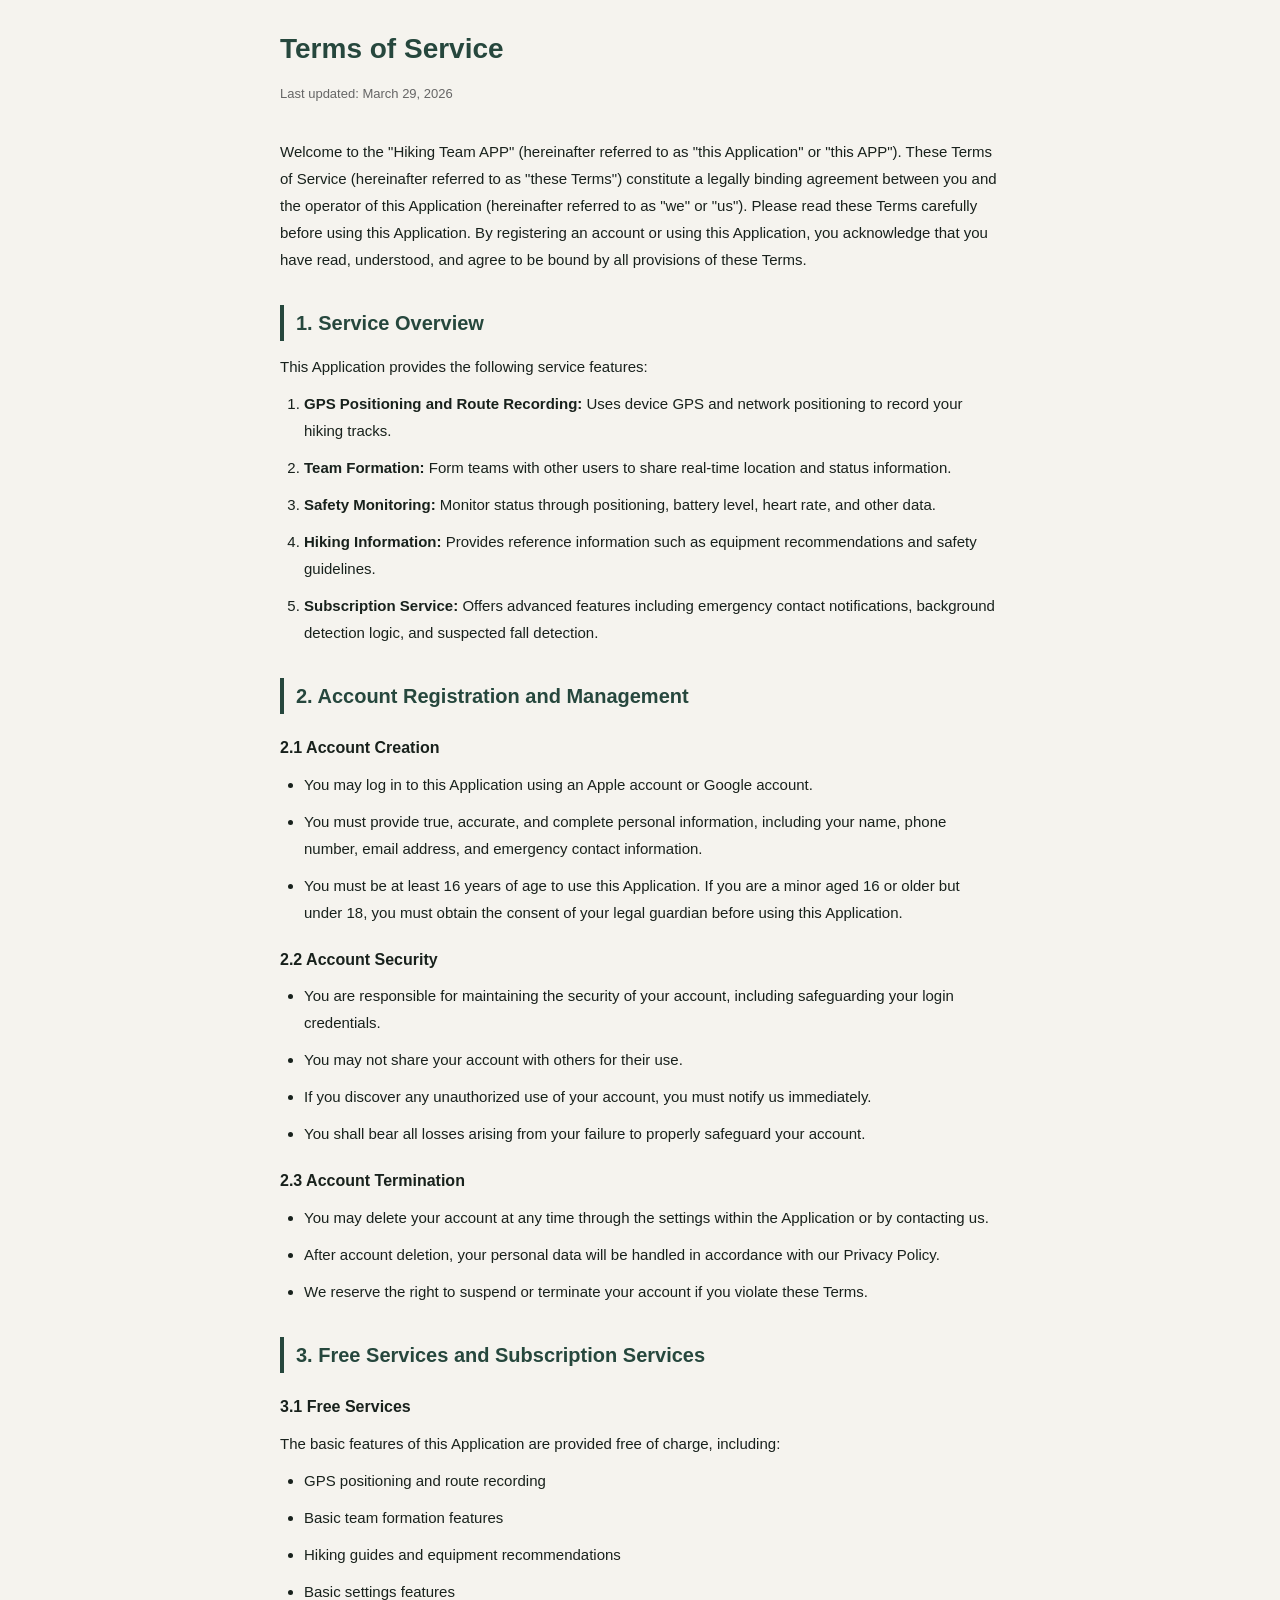
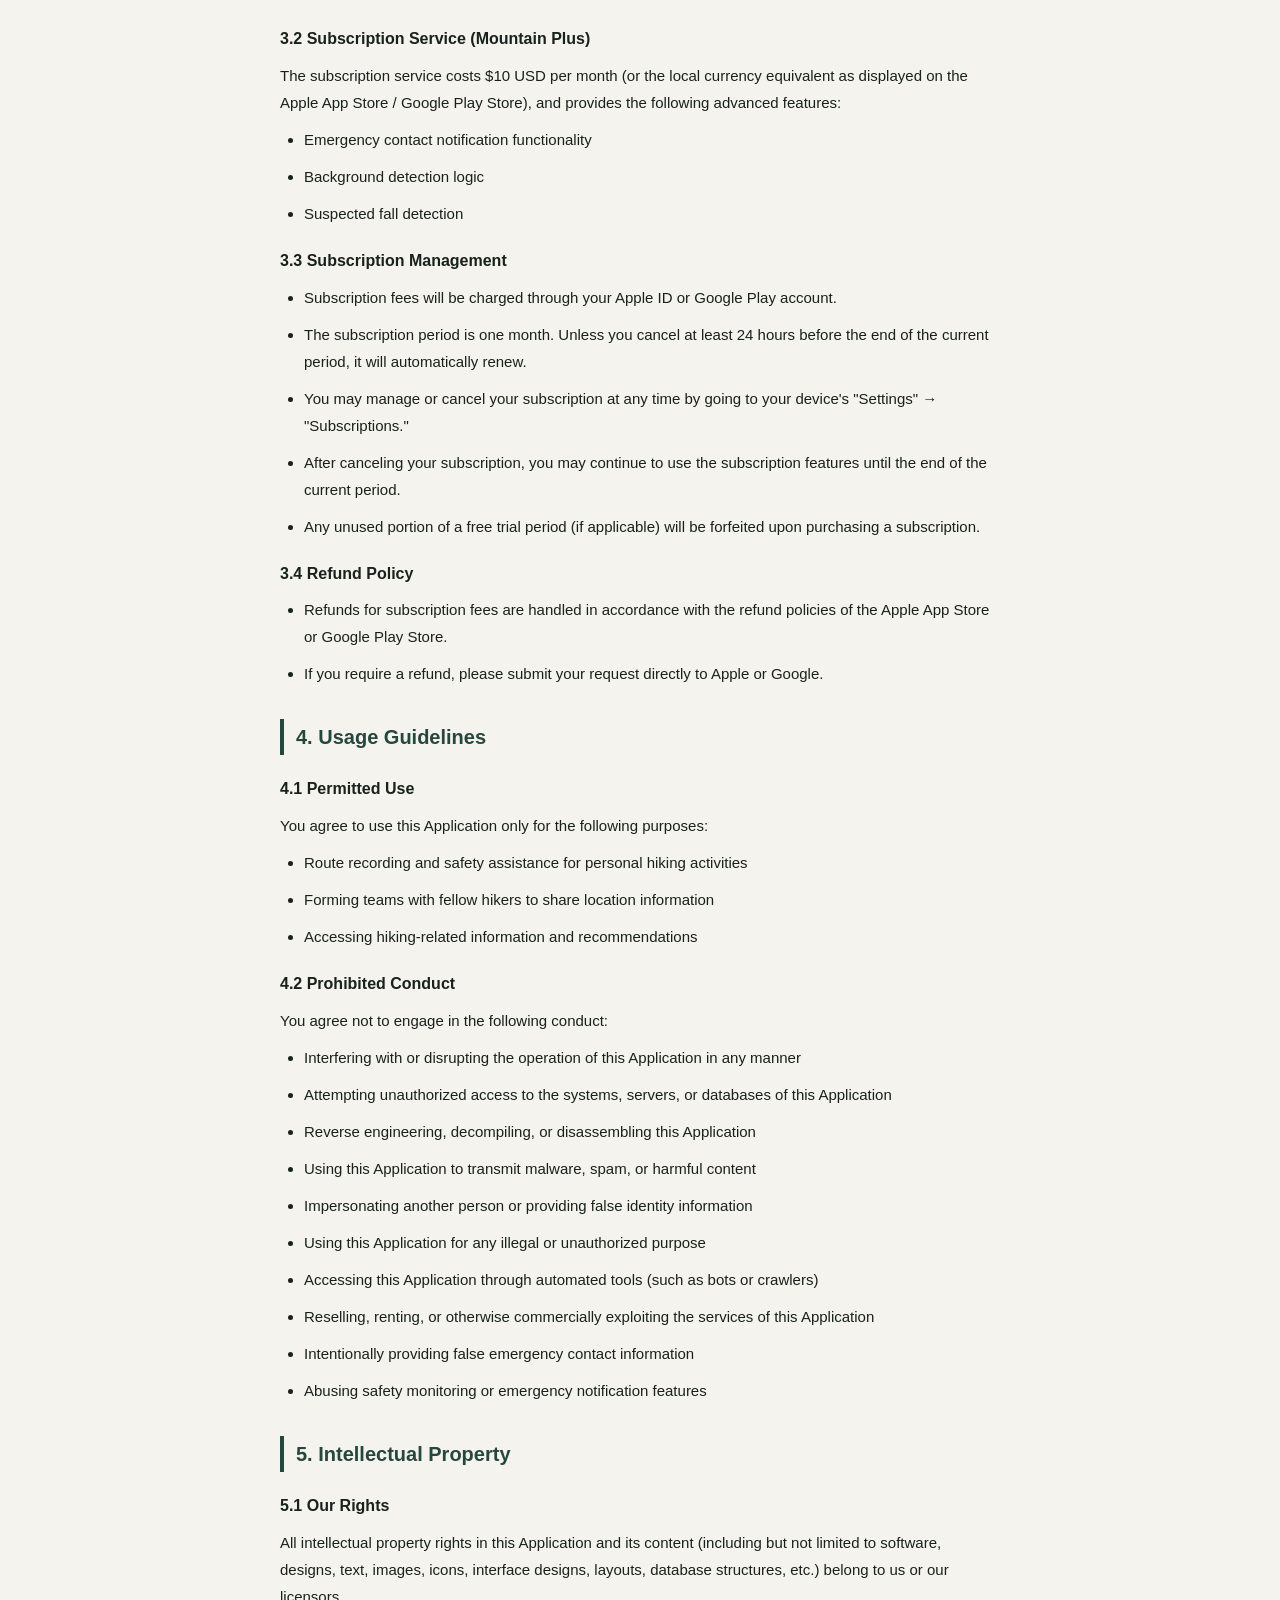
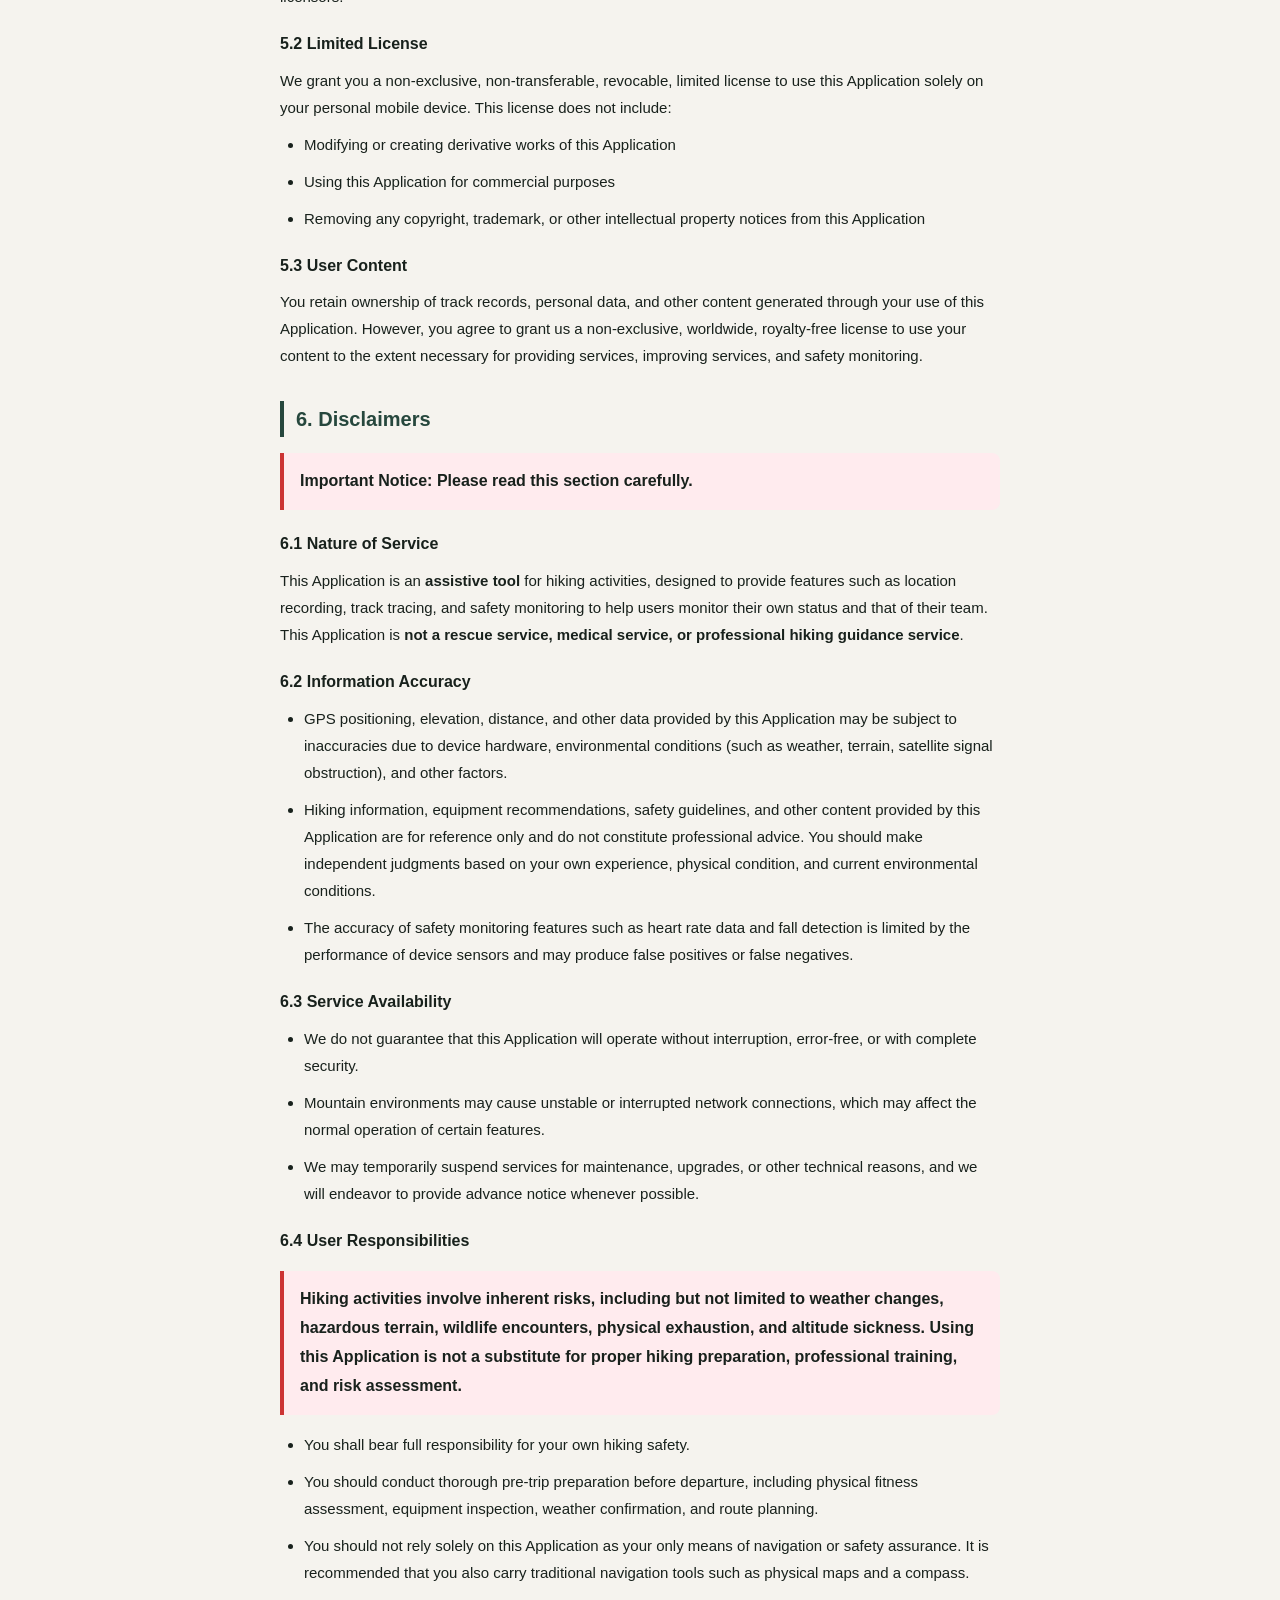
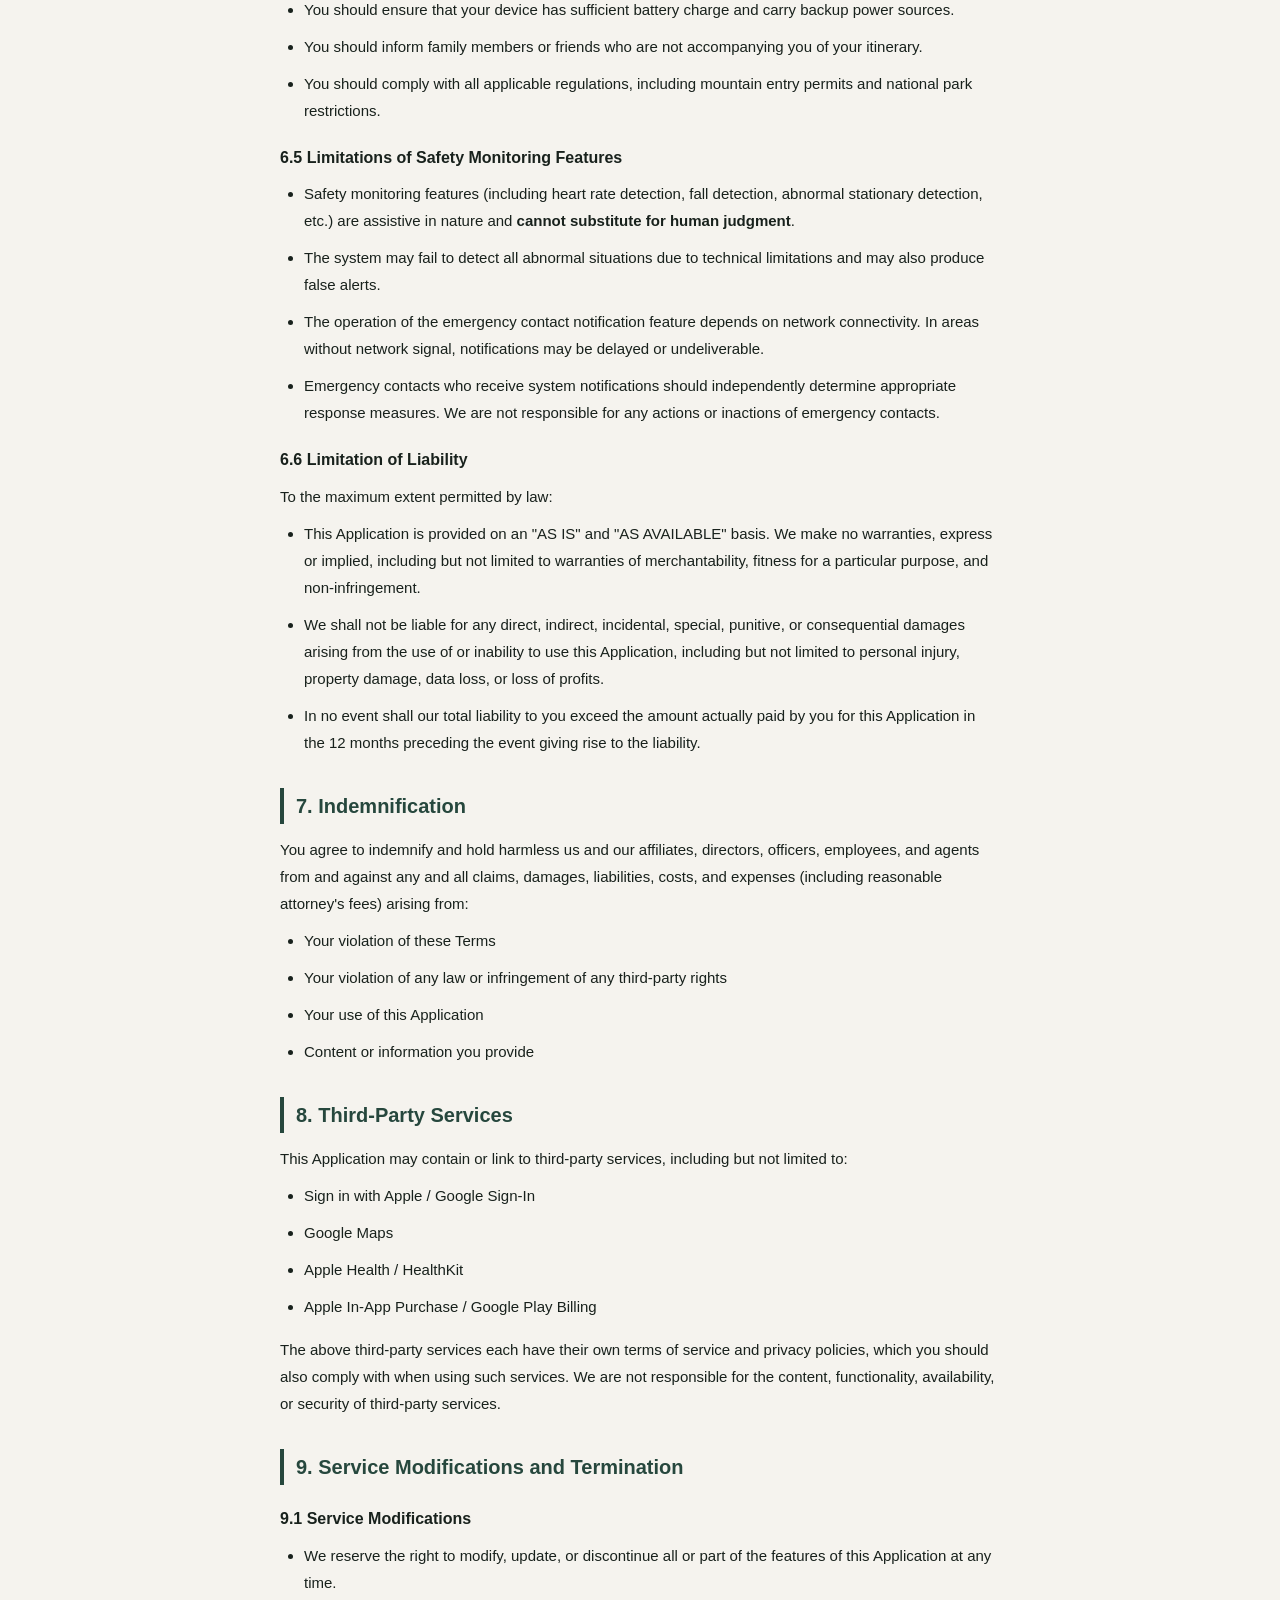
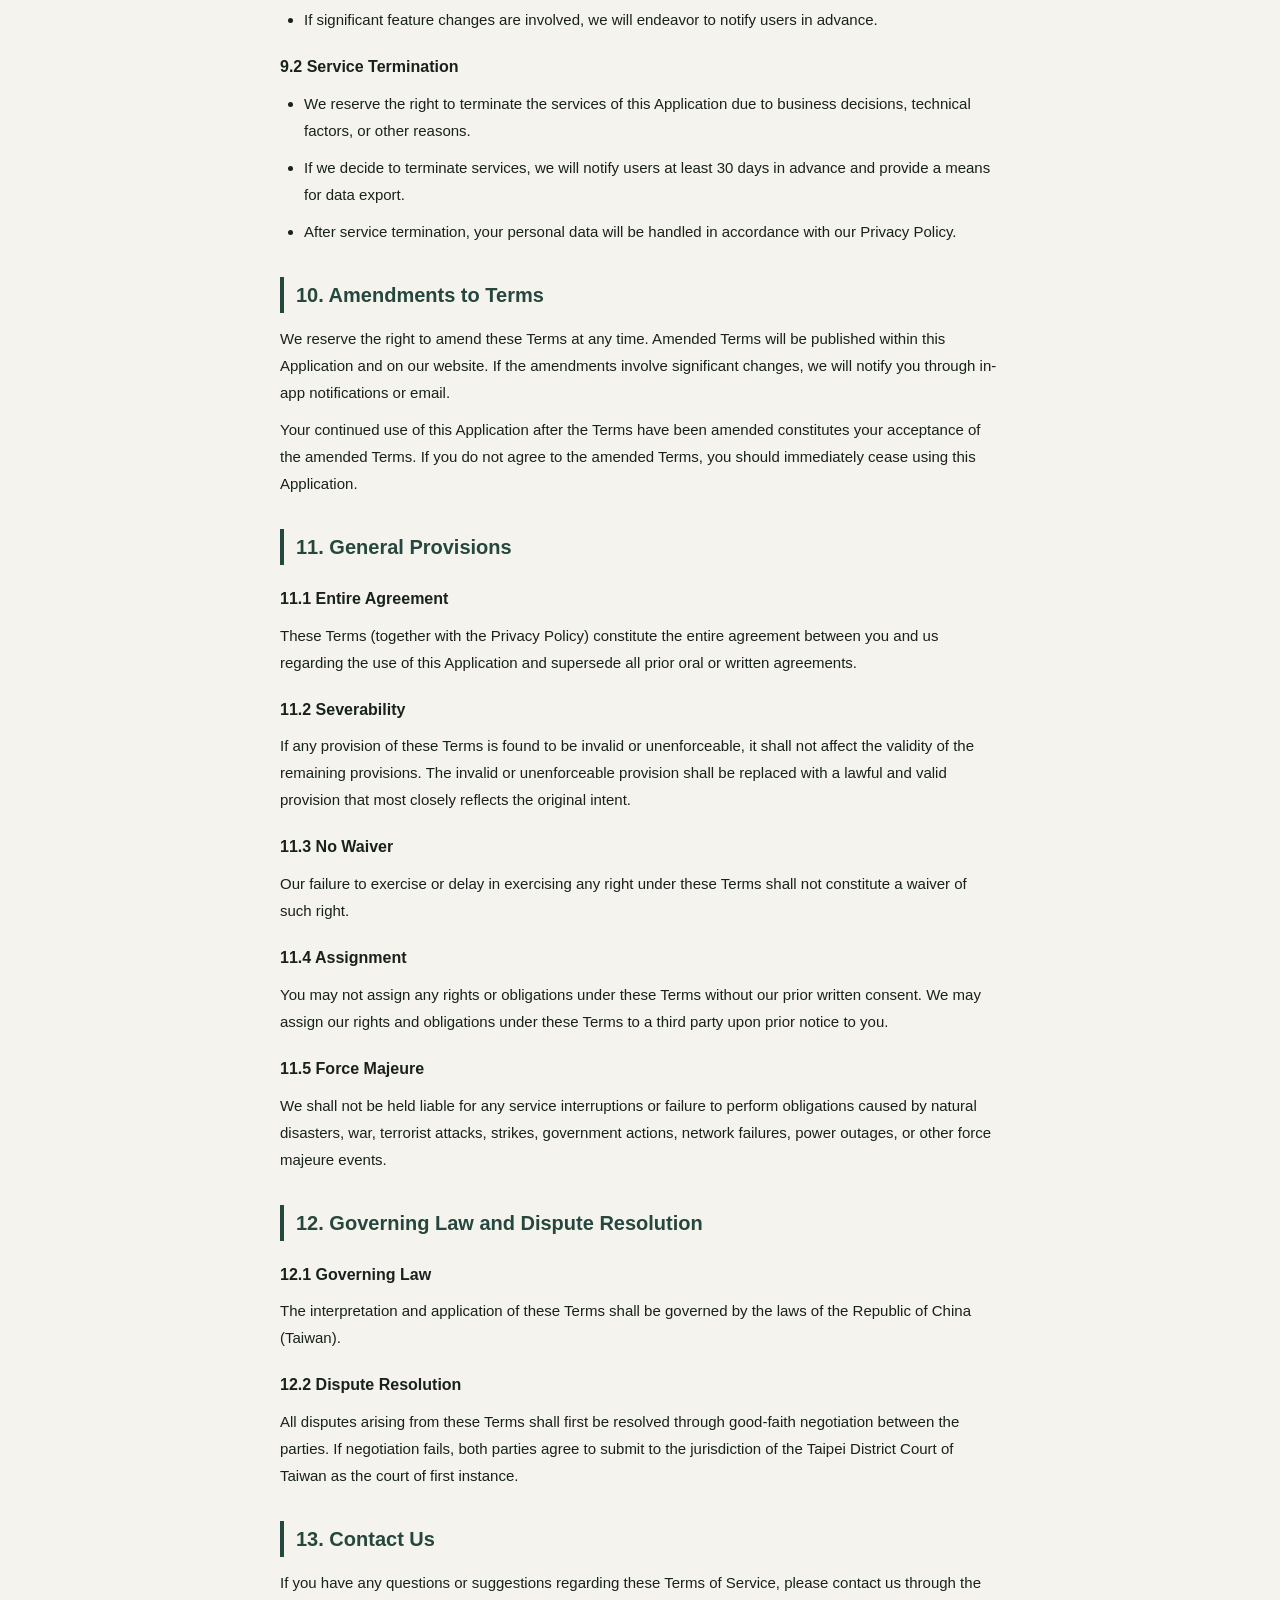
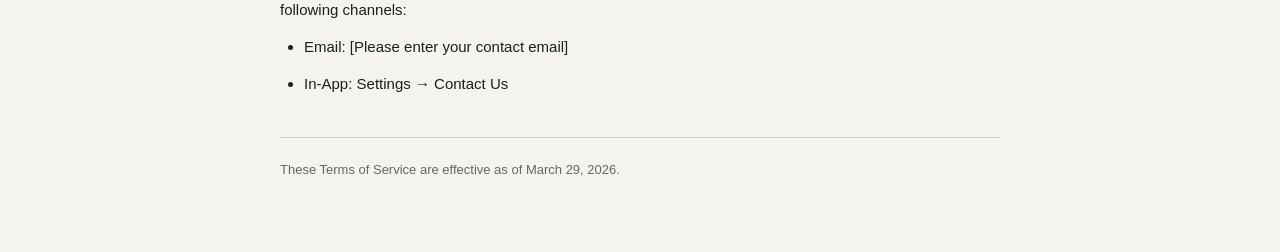
==== terms_of_service.html @ 2b2e2df8 "Replace with complete Privacy Policy and Terms of Service - Remove old placeholder files - Add full " ====
<!DOCTYPE html>
<html lang="en">
<head>
  <meta charset="UTF-8">
  <meta name="viewport" content="width=device-width, initial-scale=1.0">
  <title>Terms of Service — Hiking Team APP</title>
  <style>
    * { margin: 0; padding: 0; box-sizing: border-box; }
    body { font-family: -apple-system, BlinkMacSystemFont, "Segoe UI", Roboto, "Noto Sans TC", sans-serif; color: #18211C; background: #F5F3EE; line-height: 1.8; padding: 24px 16px 60px; }
    .container { max-width: 720px; margin: 0 auto; }
    h1 { font-size: 28px; font-weight: 700; margin-bottom: 8px; color: #26473D; }
    .updated { font-size: 13px; color: #666; margin-bottom: 32px; }
    h2 { font-size: 20px; font-weight: 600; margin: 32px 0 12px; color: #26473D; border-left: 4px solid #26473D; padding-left: 12px; }
    h3 { font-size: 16px; font-weight: 600; margin: 20px 0 8px; }
    p, li { font-size: 15px; margin-bottom: 10px; }
    ul, ol { padding-left: 24px; margin-bottom: 16px; }
    table { width: 100%; border-collapse: collapse; margin: 16px 0; }
    th, td { border: 1px solid #CAD2CB; padding: 10px 12px; text-align: left; font-size: 14px; }
    th { background: #26473D; color: #fff; }
    td { background: #fff; }
    .highlight { background: #FFF8E1; border-left: 4px solid #8C6A27; padding: 14px 16px; margin: 16px 0; border-radius: 0 8px 8px 0; }
    .warning { background: #FFEBEE; border-left: 4px solid #CC3333; padding: 14px 16px; margin: 16px 0; border-radius: 0 8px 8px 0; }
    a { color: #26473D; }
  </style>
</head>
<body>
<div class="container">

<h1>Terms of Service</h1>
<p class="updated">Last updated: March 29, 2026</p>

<p>Welcome to the "Hiking Team APP" (hereinafter referred to as "this Application" or "this APP"). These Terms of Service (hereinafter referred to as "these Terms") constitute a legally binding agreement between you and the operator of this Application (hereinafter referred to as "we" or "us"). Please read these Terms carefully before using this Application. By registering an account or using this Application, you acknowledge that you have read, understood, and agree to be bound by all provisions of these Terms.</p>

<h2>1. Service Overview</h2>
<p>This Application provides the following service features:</p>
<ol>
  <li><strong>GPS Positioning and Route Recording:</strong> Uses device GPS and network positioning to record your hiking tracks.</li>
  <li><strong>Team Formation:</strong> Form teams with other users to share real-time location and status information.</li>
  <li><strong>Safety Monitoring:</strong> Monitor status through positioning, battery level, heart rate, and other data.</li>
  <li><strong>Hiking Information:</strong> Provides reference information such as equipment recommendations and safety guidelines.</li>
  <li><strong>Subscription Service:</strong> Offers advanced features including emergency contact notifications, background detection logic, and suspected fall detection.</li>
</ol>

<h2>2. Account Registration and Management</h2>

<h3>2.1 Account Creation</h3>
<ul>
  <li>You may log in to this Application using an Apple account or Google account.</li>
  <li>You must provide true, accurate, and complete personal information, including your name, phone number, email address, and emergency contact information.</li>
  <li>You must be at least 16 years of age to use this Application. If you are a minor aged 16 or older but under 18, you must obtain the consent of your legal guardian before using this Application.</li>
</ul>

<h3>2.2 Account Security</h3>
<ul>
  <li>You are responsible for maintaining the security of your account, including safeguarding your login credentials.</li>
  <li>You may not share your account with others for their use.</li>
  <li>If you discover any unauthorized use of your account, you must notify us immediately.</li>
  <li>You shall bear all losses arising from your failure to properly safeguard your account.</li>
</ul>

<h3>2.3 Account Termination</h3>
<ul>
  <li>You may delete your account at any time through the settings within the Application or by contacting us.</li>
  <li>After account deletion, your personal data will be handled in accordance with our Privacy Policy.</li>
  <li>We reserve the right to suspend or terminate your account if you violate these Terms.</li>
</ul>

<h2>3. Free Services and Subscription Services</h2>

<h3>3.1 Free Services</h3>
<p>The basic features of this Application are provided free of charge, including:</p>
<ul>
  <li>GPS positioning and route recording</li>
  <li>Basic team formation features</li>
  <li>Hiking guides and equipment recommendations</li>
  <li>Basic settings features</li>
</ul>

<h3>3.2 Subscription Service (Mountain Plus)</h3>
<p>The subscription service costs $10 USD per month (or the local currency equivalent as displayed on the Apple App Store / Google Play Store), and provides the following advanced features:</p>
<ul>
  <li>Emergency contact notification functionality</li>
  <li>Background detection logic</li>
  <li>Suspected fall detection</li>
</ul>

<h3>3.3 Subscription Management</h3>
<ul>
  <li>Subscription fees will be charged through your Apple ID or Google Play account.</li>
  <li>The subscription period is one month. Unless you cancel at least 24 hours before the end of the current period, it will automatically renew.</li>
  <li>You may manage or cancel your subscription at any time by going to your device's "Settings" → "Subscriptions."</li>
  <li>After canceling your subscription, you may continue to use the subscription features until the end of the current period.</li>
  <li>Any unused portion of a free trial period (if applicable) will be forfeited upon purchasing a subscription.</li>
</ul>

<h3>3.4 Refund Policy</h3>
<ul>
  <li>Refunds for subscription fees are handled in accordance with the refund policies of the Apple App Store or Google Play Store.</li>
  <li>If you require a refund, please submit your request directly to Apple or Google.</li>
</ul>

<h2>4. Usage Guidelines</h2>

<h3>4.1 Permitted Use</h3>
<p>You agree to use this Application only for the following purposes:</p>
<ul>
  <li>Route recording and safety assistance for personal hiking activities</li>
  <li>Forming teams with fellow hikers to share location information</li>
  <li>Accessing hiking-related information and recommendations</li>
</ul>

<h3>4.2 Prohibited Conduct</h3>
<p>You agree not to engage in the following conduct:</p>
<ul>
  <li>Interfering with or disrupting the operation of this Application in any manner</li>
  <li>Attempting unauthorized access to the systems, servers, or databases of this Application</li>
  <li>Reverse engineering, decompiling, or disassembling this Application</li>
  <li>Using this Application to transmit malware, spam, or harmful content</li>
  <li>Impersonating another person or providing false identity information</li>
  <li>Using this Application for any illegal or unauthorized purpose</li>
  <li>Accessing this Application through automated tools (such as bots or crawlers)</li>
  <li>Reselling, renting, or otherwise commercially exploiting the services of this Application</li>
  <li>Intentionally providing false emergency contact information</li>
  <li>Abusing safety monitoring or emergency notification features</li>
</ul>

<h2>5. Intellectual Property</h2>

<h3>5.1 Our Rights</h3>
<p>All intellectual property rights in this Application and its content (including but not limited to software, designs, text, images, icons, interface designs, layouts, database structures, etc.) belong to us or our licensors.</p>

<h3>5.2 Limited License</h3>
<p>We grant you a non-exclusive, non-transferable, revocable, limited license to use this Application solely on your personal mobile device. This license does not include:</p>
<ul>
  <li>Modifying or creating derivative works of this Application</li>
  <li>Using this Application for commercial purposes</li>
  <li>Removing any copyright, trademark, or other intellectual property notices from this Application</li>
</ul>

<h3>5.3 User Content</h3>
<p>You retain ownership of track records, personal data, and other content generated through your use of this Application. However, you agree to grant us a non-exclusive, worldwide, royalty-free license to use your content to the extent necessary for providing services, improving services, and safety monitoring.</p>

<h2>6. Disclaimers</h2>

<div class="warning">
  <strong>Important Notice: Please read this section carefully.</strong>
</div>

<h3>6.1 Nature of Service</h3>
<p>This Application is an <strong>assistive tool</strong> for hiking activities, designed to provide features such as location recording, track tracing, and safety monitoring to help users monitor their own status and that of their team. This Application is <strong>not a rescue service, medical service, or professional hiking guidance service</strong>.</p>

<h3>6.2 Information Accuracy</h3>
<ul>
  <li>GPS positioning, elevation, distance, and other data provided by this Application may be subject to inaccuracies due to device hardware, environmental conditions (such as weather, terrain, satellite signal obstruction), and other factors.</li>
  <li>Hiking information, equipment recommendations, safety guidelines, and other content provided by this Application are for reference only and do not constitute professional advice. You should make independent judgments based on your own experience, physical condition, and current environmental conditions.</li>
  <li>The accuracy of safety monitoring features such as heart rate data and fall detection is limited by the performance of device sensors and may produce false positives or false negatives.</li>
</ul>

<h3>6.3 Service Availability</h3>
<ul>
  <li>We do not guarantee that this Application will operate without interruption, error-free, or with complete security.</li>
  <li>Mountain environments may cause unstable or interrupted network connections, which may affect the normal operation of certain features.</li>
  <li>We may temporarily suspend services for maintenance, upgrades, or other technical reasons, and we will endeavor to provide advance notice whenever possible.</li>
</ul>

<h3>6.4 User Responsibilities</h3>

<div class="warning">
  <strong>Hiking activities involve inherent risks, including but not limited to weather changes, hazardous terrain, wildlife encounters, physical exhaustion, and altitude sickness. Using this Application is not a substitute for proper hiking preparation, professional training, and risk assessment.</strong>
</div>

<ul>
  <li>You shall bear full responsibility for your own hiking safety.</li>
  <li>You should conduct thorough pre-trip preparation before departure, including physical fitness assessment, equipment inspection, weather confirmation, and route planning.</li>
  <li>You should not rely solely on this Application as your only means of navigation or safety assurance. It is recommended that you also carry traditional navigation tools such as physical maps and a compass.</li>
  <li>You should ensure that your device has sufficient battery charge and carry backup power sources.</li>
  <li>You should inform family members or friends who are not accompanying you of your itinerary.</li>
  <li>You should comply with all applicable regulations, including mountain entry permits and national park restrictions.</li>
</ul>

<h3>6.5 Limitations of Safety Monitoring Features</h3>
<ul>
  <li>Safety monitoring features (including heart rate detection, fall detection, abnormal stationary detection, etc.) are assistive in nature and <strong>cannot substitute for human judgment</strong>.</li>
  <li>The system may fail to detect all abnormal situations due to technical limitations and may also produce false alerts.</li>
  <li>The operation of the emergency contact notification feature depends on network connectivity. In areas without network signal, notifications may be delayed or undeliverable.</li>
  <li>Emergency contacts who receive system notifications should independently determine appropriate response measures. We are not responsible for any actions or inactions of emergency contacts.</li>
</ul>

<h3>6.6 Limitation of Liability</h3>
<p>To the maximum extent permitted by law:</p>
<ul>
  <li>This Application is provided on an "AS IS" and "AS AVAILABLE" basis. We make no warranties, express or implied, including but not limited to warranties of merchantability, fitness for a particular purpose, and non-infringement.</li>
  <li>We shall not be liable for any direct, indirect, incidental, special, punitive, or consequential damages arising from the use of or inability to use this Application, including but not limited to personal injury, property damage, data loss, or loss of profits.</li>
  <li>In no event shall our total liability to you exceed the amount actually paid by you for this Application in the 12 months preceding the event giving rise to the liability.</li>
</ul>

<h2>7. Indemnification</h2>
<p>You agree to indemnify and hold harmless us and our affiliates, directors, officers, employees, and agents from and against any and all claims, damages, liabilities, costs, and expenses (including reasonable attorney's fees) arising from:</p>
<ul>
  <li>Your violation of these Terms</li>
  <li>Your violation of any law or infringement of any third-party rights</li>
  <li>Your use of this Application</li>
  <li>Content or information you provide</li>
</ul>

<h2>8. Third-Party Services</h2>
<p>This Application may contain or link to third-party services, including but not limited to:</p>
<ul>
  <li>Sign in with Apple / Google Sign-In</li>
  <li>Google Maps</li>
  <li>Apple Health / HealthKit</li>
  <li>Apple In-App Purchase / Google Play Billing</li>
</ul>
<p>The above third-party services each have their own terms of service and privacy policies, which you should also comply with when using such services. We are not responsible for the content, functionality, availability, or security of third-party services.</p>

<h2>9. Service Modifications and Termination</h2>

<h3>9.1 Service Modifications</h3>
<ul>
  <li>We reserve the right to modify, update, or discontinue all or part of the features of this Application at any time.</li>
  <li>If significant feature changes are involved, we will endeavor to notify users in advance.</li>
</ul>

<h3>9.2 Service Termination</h3>
<ul>
  <li>We reserve the right to terminate the services of this Application due to business decisions, technical factors, or other reasons.</li>
  <li>If we decide to terminate services, we will notify users at least 30 days in advance and provide a means for data export.</li>
  <li>After service termination, your personal data will be handled in accordance with our Privacy Policy.</li>
</ul>

<h2>10. Amendments to Terms</h2>
<p>We reserve the right to amend these Terms at any time. Amended Terms will be published within this Application and on our website. If the amendments involve significant changes, we will notify you through in-app notifications or email.</p>
<p>Your continued use of this Application after the Terms have been amended constitutes your acceptance of the amended Terms. If you do not agree to the amended Terms, you should immediately cease using this Application.</p>

<h2>11. General Provisions</h2>

<h3>11.1 Entire Agreement</h3>
<p>These Terms (together with the Privacy Policy) constitute the entire agreement between you and us regarding the use of this Application and supersede all prior oral or written agreements.</p>

<h3>11.2 Severability</h3>
<p>If any provision of these Terms is found to be invalid or unenforceable, it shall not affect the validity of the remaining provisions. The invalid or unenforceable provision shall be replaced with a lawful and valid provision that most closely reflects the original intent.</p>

<h3>11.3 No Waiver</h3>
<p>Our failure to exercise or delay in exercising any right under these Terms shall not constitute a waiver of such right.</p>

<h3>11.4 Assignment</h3>
<p>You may not assign any rights or obligations under these Terms without our prior written consent. We may assign our rights and obligations under these Terms to a third party upon prior notice to you.</p>

<h3>11.5 Force Majeure</h3>
<p>We shall not be held liable for any service interruptions or failure to perform obligations caused by natural disasters, war, terrorist attacks, strikes, government actions, network failures, power outages, or other force majeure events.</p>

<h2>12. Governing Law and Dispute Resolution</h2>

<h3>12.1 Governing Law</h3>
<p>The interpretation and application of these Terms shall be governed by the laws of the Republic of China (Taiwan).</p>

<h3>12.2 Dispute Resolution</h3>
<p>All disputes arising from these Terms shall first be resolved through good-faith negotiation between the parties. If negotiation fails, both parties agree to submit to the jurisdiction of the Taipei District Court of Taiwan as the court of first instance.</p>

<h2>13. Contact Us</h2>
<p>If you have any questions or suggestions regarding these Terms of Service, please contact us through the following channels:</p>
<ul>
  <li>Email: [Please enter your contact email]</li>
  <li>In-App: Settings → Contact Us</li>
</ul>

<p style="margin-top: 40px; padding-top: 20px; border-top: 1px solid #CAD2CB; font-size: 13px; color: #666;">
  These Terms of Service are effective as of March 29, 2026.
</p>

</div>
</body>
</html>
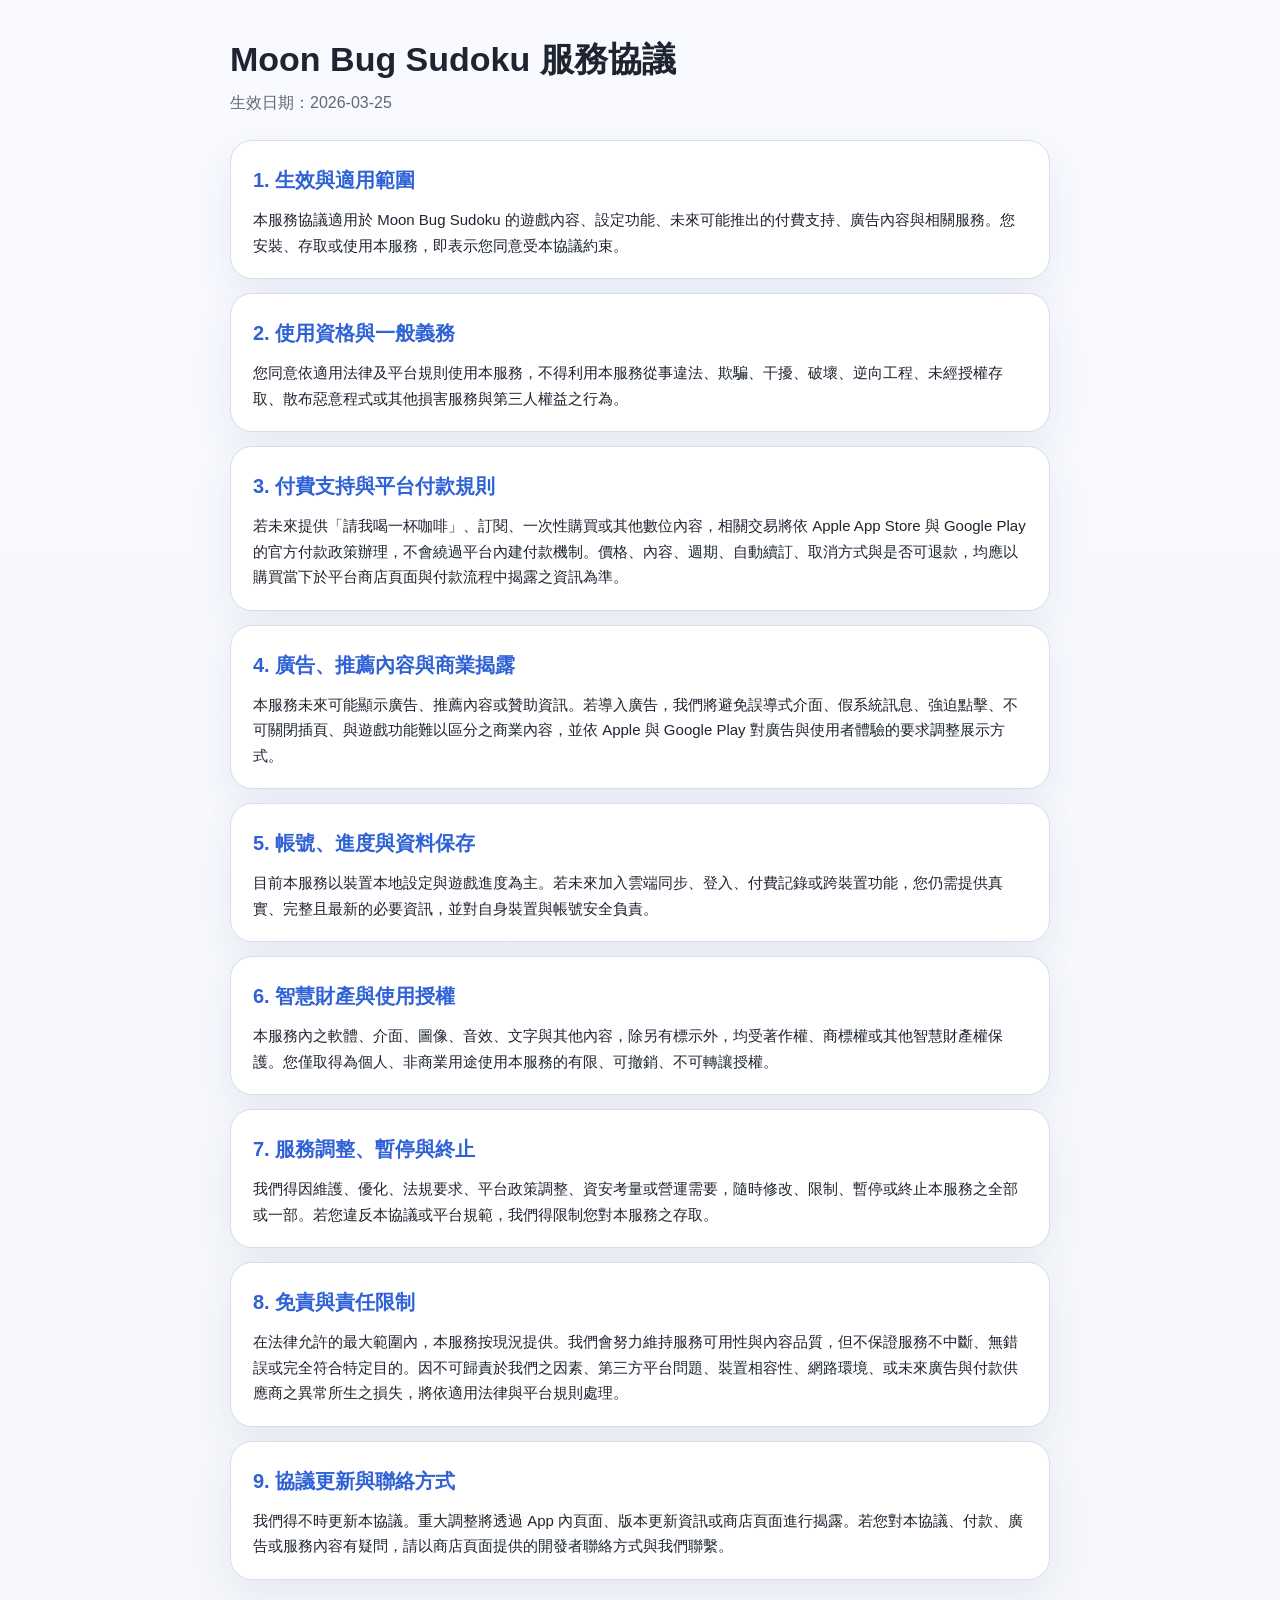
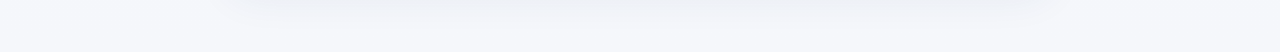
==== commit 4db542ef: "Update privacy policy and terms of service for Moon Bug Sudoku Replace old Mountain Team / Hiking Te" ====
--- a/terms_of_service.html
+++ b/terms_of_service.html
@@ -1,273 +1,132 @@
 <!DOCTYPE html>
-<html lang="en">
+<html lang="zh-Hant">
 <head>
   <meta charset="UTF-8">
   <meta name="viewport" content="width=device-width, initial-scale=1.0">
-  <title>Terms of Service — Hiking Team APP</title>
+  <title>Moon Bug Sudoku 服務協議</title>
   <style>
-    * { margin: 0; padding: 0; box-sizing: border-box; }
-    body { font-family: -apple-system, BlinkMacSystemFont, "Segoe UI", Roboto, "Noto Sans TC", sans-serif; color: #18211C; background: #F5F3EE; line-height: 1.8; padding: 24px 16px 60px; }
-    .container { max-width: 720px; margin: 0 auto; }
-    h1 { font-size: 28px; font-weight: 700; margin-bottom: 8px; color: #26473D; }
-    .updated { font-size: 13px; color: #666; margin-bottom: 32px; }
-    h2 { font-size: 20px; font-weight: 600; margin: 32px 0 12px; color: #26473D; border-left: 4px solid #26473D; padding-left: 12px; }
-    h3 { font-size: 16px; font-weight: 600; margin: 20px 0 8px; }
-    p, li { font-size: 15px; margin-bottom: 10px; }
-    ul, ol { padding-left: 24px; margin-bottom: 16px; }
-    table { width: 100%; border-collapse: collapse; margin: 16px 0; }
-    th, td { border: 1px solid #CAD2CB; padding: 10px 12px; text-align: left; font-size: 14px; }
-    th { background: #26473D; color: #fff; }
-    td { background: #fff; }
-    .highlight { background: #FFF8E1; border-left: 4px solid #8C6A27; padding: 14px 16px; margin: 16px 0; border-radius: 0 8px 8px 0; }
-    .warning { background: #FFEBEE; border-left: 4px solid #CC3333; padding: 14px 16px; margin: 16px 0; border-radius: 0 8px 8px 0; }
-    a { color: #26473D; }
+    :root {
+      color-scheme: light;
+      --bg: #f5f7fb;
+      --card: #ffffff;
+      --text: #1e2430;
+      --muted: #5f6978;
+      --border: #d7deea;
+      --accent: #2f62d6;
+    }
+
+    * {
+      box-sizing: border-box;
+    }
+
+    body {
+      margin: 0;
+      font-family: "Segoe UI", "PingFang TC", "Noto Sans TC", sans-serif;
+      background: linear-gradient(180deg, #f8faff 0%, var(--bg) 100%);
+      color: var(--text);
+      line-height: 1.7;
+    }
+
+    .wrap {
+      max-width: 860px;
+      margin: 0 auto;
+      padding: 40px 20px 72px;
+    }
+
+    .hero {
+      margin-bottom: 24px;
+    }
+
+    h1 {
+      margin: 0 0 10px;
+      font-size: 34px;
+      line-height: 1.15;
+    }
+
+    .subtitle {
+      margin: 0;
+      color: var(--muted);
+      font-size: 16px;
+    }
+
+    .card {
+      background: var(--card);
+      border: 1px solid var(--border);
+      border-radius: 22px;
+      padding: 22px 22px 20px;
+      box-shadow: 0 16px 40px rgba(34, 63, 120, 0.08);
+      margin-top: 14px;
+    }
+
+    h2 {
+      margin: 0 0 10px;
+      font-size: 20px;
+      color: var(--accent);
+    }
+
+    p {
+      margin: 0;
+      font-size: 15px;
+    }
+
+    .footer {
+      margin-top: 28px;
+      color: var(--muted);
+      font-size: 14px;
+    }
   </style>
 </head>
 <body>
-<div class="container">
+  <main class="wrap">
+    <section class="hero">
+      <h1>Moon Bug Sudoku 服務協議</h1>
+      <p class="subtitle">生效日期：2026-03-25</p>
+    </section>
 
-<h1>Terms of Service</h1>
-<p class="updated">Last updated: March 29, 2026</p>
+    <section class="card">
+      <h2>1. 生效與適用範圍</h2>
+      <p>本服務協議適用於 Moon Bug Sudoku 的遊戲內容、設定功能、未來可能推出的付費支持、廣告內容與相關服務。您安裝、存取或使用本服務，即表示您同意受本協議約束。</p>
+    </section>
 
-<p>Welcome to the "Hiking Team APP" (hereinafter referred to as "this Application" or "this APP"). These Terms of Service (hereinafter referred to as "these Terms") constitute a legally binding agreement between you and the operator of this Application (hereinafter referred to as "we" or "us"). Please read these Terms carefully before using this Application. By registering an account or using this Application, you acknowledge that you have read, understood, and agree to be bound by all provisions of these Terms.</p>
+    <section class="card">
+      <h2>2. 使用資格與一般義務</h2>
+      <p>您同意依適用法律及平台規則使用本服務，不得利用本服務從事違法、欺騙、干擾、破壞、逆向工程、未經授權存取、散布惡意程式或其他損害服務與第三人權益之行為。</p>
+    </section>
 
-<h2>1. Service Overview</h2>
-<p>This Application provides the following service features:</p>
-<ol>
-  <li><strong>GPS Positioning and Route Recording:</strong> Uses device GPS and network positioning to record your hiking tracks.</li>
-  <li><strong>Team Formation:</strong> Form teams with other users to share real-time location and status information.</li>
-  <li><strong>Safety Monitoring:</strong> Monitor status through positioning, battery level, heart rate, and other data.</li>
-  <li><strong>Hiking Information:</strong> Provides reference information such as equipment recommendations and safety guidelines.</li>
-  <li><strong>Subscription Service:</strong> Offers advanced features including emergency contact notifications, background detection logic, and suspected fall detection.</li>
-</ol>
+    <section class="card">
+      <h2>3. 付費支持與平台付款規則</h2>
+      <p>若未來提供「請我喝一杯咖啡」、訂閱、一次性購買或其他數位內容，相關交易將依 Apple App Store 與 Google Play 的官方付款政策辦理，不會繞過平台內建付款機制。價格、內容、週期、自動續訂、取消方式與是否可退款，均應以購買當下於平台商店頁面與付款流程中揭露之資訊為準。</p>
+    </section>
 
-<h2>2. Account Registration and Management</h2>
+    <section class="card">
+      <h2>4. 廣告、推薦內容與商業揭露</h2>
+      <p>本服務未來可能顯示廣告、推薦內容或贊助資訊。若導入廣告，我們將避免誤導式介面、假系統訊息、強迫點擊、不可關閉插頁、與遊戲功能難以區分之商業內容，並依 Apple 與 Google Play 對廣告與使用者體驗的要求調整展示方式。</p>
+    </section>
 
-<h3>2.1 Account Creation</h3>
-<ul>
-  <li>You may log in to this Application using an Apple account or Google account.</li>
-  <li>You must provide true, accurate, and complete personal information, including your name, phone number, email address, and emergency contact information.</li>
-  <li>You must be at least 16 years of age to use this Application. If you are a minor aged 16 or older but under 18, you must obtain the consent of your legal guardian before using this Application.</li>
-</ul>
+    <section class="card">
+      <h2>5. 帳號、進度與資料保存</h2>
+      <p>目前本服務以裝置本地設定與遊戲進度為主。若未來加入雲端同步、登入、付費記錄或跨裝置功能，您仍需提供真實、完整且最新的必要資訊，並對自身裝置與帳號安全負責。</p>
+    </section>
 
-<h3>2.2 Account Security</h3>
-<ul>
-  <li>You are responsible for maintaining the security of your account, including safeguarding your login credentials.</li>
-  <li>You may not share your account with others for their use.</li>
-  <li>If you discover any unauthorized use of your account, you must notify us immediately.</li>
-  <li>You shall bear all losses arising from your failure to properly safeguard your account.</li>
-</ul>
+    <section class="card">
+      <h2>6. 智慧財產與使用授權</h2>
+      <p>本服務內之軟體、介面、圖像、音效、文字與其他內容，除另有標示外，均受著作權、商標權或其他智慧財產權保護。您僅取得為個人、非商業用途使用本服務的有限、可撤銷、不可轉讓授權。</p>
+    </section>
 
-<h3>2.3 Account Termination</h3>
-<ul>
-  <li>You may delete your account at any time through the settings within the Application or by contacting us.</li>
-  <li>After account deletion, your personal data will be handled in accordance with our Privacy Policy.</li>
-  <li>We reserve the right to suspend or terminate your account if you violate these Terms.</li>
-</ul>
+    <section class="card">
+      <h2>7. 服務調整、暫停與終止</h2>
+      <p>我們得因維護、優化、法規要求、平台政策調整、資安考量或營運需要，隨時修改、限制、暫停或終止本服務之全部或一部。若您違反本協議或平台規範，我們得限制您對本服務之存取。</p>
+    </section>
 
-<h2>3. Free Services and Subscription Services</h2>
+    <section class="card">
+      <h2>8. 免責與責任限制</h2>
+      <p>在法律允許的最大範圍內，本服務按現況提供。我們會努力維持服務可用性與內容品質，但不保證服務不中斷、無錯誤或完全符合特定目的。因不可歸責於我們之因素、第三方平台問題、裝置相容性、網路環境、或未來廣告與付款供應商之異常所生之損失，將依適用法律與平台規則處理。</p>
+    </section>
 
-<h3>3.1 Free Services</h3>
-<p>The basic features of this Application are provided free of charge, including:</p>
-<ul>
-  <li>GPS positioning and route recording</li>
-  <li>Basic team formation features</li>
-  <li>Hiking guides and equipment recommendations</li>
-  <li>Basic settings features</li>
-</ul>
-
-<h3>3.2 Subscription Service (Mountain Plus)</h3>
-<p>The subscription service costs $10 USD per month (or the local currency equivalent as displayed on the Apple App Store / Google Play Store), and provides the following advanced features:</p>
-<ul>
-  <li>Emergency contact notification functionality</li>
-  <li>Background detection logic</li>
-  <li>Suspected fall detection</li>
-</ul>
-
-<h3>3.3 Subscription Management</h3>
-<ul>
-  <li>Subscription fees will be charged through your Apple ID or Google Play account.</li>
-  <li>The subscription period is one month. Unless you cancel at least 24 hours before the end of the current period, it will automatically renew.</li>
-  <li>You may manage or cancel your subscription at any time by going to your device's "Settings" → "Subscriptions."</li>
-  <li>After canceling your subscription, you may continue to use the subscription features until the end of the current period.</li>
-  <li>Any unused portion of a free trial period (if applicable) will be forfeited upon purchasing a subscription.</li>
-</ul>
-
-<h3>3.4 Refund Policy</h3>
-<ul>
-  <li>Refunds for subscription fees are handled in accordance with the refund policies of the Apple App Store or Google Play Store.</li>
-  <li>If you require a refund, please submit your request directly to Apple or Google.</li>
-</ul>
-
-<h2>4. Usage Guidelines</h2>
-
-<h3>4.1 Permitted Use</h3>
-<p>You agree to use this Application only for the following purposes:</p>
-<ul>
-  <li>Route recording and safety assistance for personal hiking activities</li>
-  <li>Forming teams with fellow hikers to share location information</li>
-  <li>Accessing hiking-related information and recommendations</li>
-</ul>
-
-<h3>4.2 Prohibited Conduct</h3>
-<p>You agree not to engage in the following conduct:</p>
-<ul>
-  <li>Interfering with or disrupting the operation of this Application in any manner</li>
-  <li>Attempting unauthorized access to the systems, servers, or databases of this Application</li>
-  <li>Reverse engineering, decompiling, or disassembling this Application</li>
-  <li>Using this Application to transmit malware, spam, or harmful content</li>
-  <li>Impersonating another person or providing false identity information</li>
-  <li>Using this Application for any illegal or unauthorized purpose</li>
-  <li>Accessing this Application through automated tools (such as bots or crawlers)</li>
-  <li>Reselling, renting, or otherwise commercially exploiting the services of this Application</li>
-  <li>Intentionally providing false emergency contact information</li>
-  <li>Abusing safety monitoring or emergency notification features</li>
-</ul>
-
-<h2>5. Intellectual Property</h2>
-
-<h3>5.1 Our Rights</h3>
-<p>All intellectual property rights in this Application and its content (including but not limited to software, designs, text, images, icons, interface designs, layouts, database structures, etc.) belong to us or our licensors.</p>
-
-<h3>5.2 Limited License</h3>
-<p>We grant you a non-exclusive, non-transferable, revocable, limited license to use this Application solely on your personal mobile device. This license does not include:</p>
-<ul>
-  <li>Modifying or creating derivative works of this Application</li>
-  <li>Using this Application for commercial purposes</li>
-  <li>Removing any copyright, trademark, or other intellectual property notices from this Application</li>
-</ul>
-
-<h3>5.3 User Content</h3>
-<p>You retain ownership of track records, personal data, and other content generated through your use of this Application. However, you agree to grant us a non-exclusive, worldwide, royalty-free license to use your content to the extent necessary for providing services, improving services, and safety monitoring.</p>
-
-<h2>6. Disclaimers</h2>
-
-<div class="warning">
-  <strong>Important Notice: Please read this section carefully.</strong>
-</div>
-
-<h3>6.1 Nature of Service</h3>
-<p>This Application is an <strong>assistive tool</strong> for hiking activities, designed to provide features such as location recording, track tracing, and safety monitoring to help users monitor their own status and that of their team. This Application is <strong>not a rescue service, medical service, or professional hiking guidance service</strong>.</p>
-
-<h3>6.2 Information Accuracy</h3>
-<ul>
-  <li>GPS positioning, elevation, distance, and other data provided by this Application may be subject to inaccuracies due to device hardware, environmental conditions (such as weather, terrain, satellite signal obstruction), and other factors.</li>
-  <li>Hiking information, equipment recommendations, safety guidelines, and other content provided by this Application are for reference only and do not constitute professional advice. You should make independent judgments based on your own experience, physical condition, and current environmental conditions.</li>
-  <li>The accuracy of safety monitoring features such as heart rate data and fall detection is limited by the performance of device sensors and may produce false positives or false negatives.</li>
-</ul>
-
-<h3>6.3 Service Availability</h3>
-<ul>
-  <li>We do not guarantee that this Application will operate without interruption, error-free, or with complete security.</li>
-  <li>Mountain environments may cause unstable or interrupted network connections, which may affect the normal operation of certain features.</li>
-  <li>We may temporarily suspend services for maintenance, upgrades, or other technical reasons, and we will endeavor to provide advance notice whenever possible.</li>
-</ul>
-
-<h3>6.4 User Responsibilities</h3>
-
-<div class="warning">
-  <strong>Hiking activities involve inherent risks, including but not limited to weather changes, hazardous terrain, wildlife encounters, physical exhaustion, and altitude sickness. Using this Application is not a substitute for proper hiking preparation, professional training, and risk assessment.</strong>
-</div>
-
-<ul>
-  <li>You shall bear full responsibility for your own hiking safety.</li>
-  <li>You should conduct thorough pre-trip preparation before departure, including physical fitness assessment, equipment inspection, weather confirmation, and route planning.</li>
-  <li>You should not rely solely on this Application as your only means of navigation or safety assurance. It is recommended that you also carry traditional navigation tools such as physical maps and a compass.</li>
-  <li>You should ensure that your device has sufficient battery charge and carry backup power sources.</li>
-  <li>You should inform family members or friends who are not accompanying you of your itinerary.</li>
-  <li>You should comply with all applicable regulations, including mountain entry permits and national park restrictions.</li>
-</ul>
-
-<h3>6.5 Limitations of Safety Monitoring Features</h3>
-<ul>
-  <li>Safety monitoring features (including heart rate detection, fall detection, abnormal stationary detection, etc.) are assistive in nature and <strong>cannot substitute for human judgment</strong>.</li>
-  <li>The system may fail to detect all abnormal situations due to technical limitations and may also produce false alerts.</li>
-  <li>The operation of the emergency contact notification feature depends on network connectivity. In areas without network signal, notifications may be delayed or undeliverable.</li>
-  <li>Emergency contacts who receive system notifications should independently determine appropriate response measures. We are not responsible for any actions or inactions of emergency contacts.</li>
-</ul>
-
-<h3>6.6 Limitation of Liability</h3>
-<p>To the maximum extent permitted by law:</p>
-<ul>
-  <li>This Application is provided on an "AS IS" and "AS AVAILABLE" basis. We make no warranties, express or implied, including but not limited to warranties of merchantability, fitness for a particular purpose, and non-infringement.</li>
-  <li>We shall not be liable for any direct, indirect, incidental, special, punitive, or consequential damages arising from the use of or inability to use this Application, including but not limited to personal injury, property damage, data loss, or loss of profits.</li>
-  <li>In no event shall our total liability to you exceed the amount actually paid by you for this Application in the 12 months preceding the event giving rise to the liability.</li>
-</ul>
-
-<h2>7. Indemnification</h2>
-<p>You agree to indemnify and hold harmless us and our affiliates, directors, officers, employees, and agents from and against any and all claims, damages, liabilities, costs, and expenses (including reasonable attorney's fees) arising from:</p>
-<ul>
-  <li>Your violation of these Terms</li>
-  <li>Your violation of any law or infringement of any third-party rights</li>
-  <li>Your use of this Application</li>
-  <li>Content or information you provide</li>
-</ul>
-
-<h2>8. Third-Party Services</h2>
-<p>This Application may contain or link to third-party services, including but not limited to:</p>
-<ul>
-  <li>Sign in with Apple / Google Sign-In</li>
-  <li>Google Maps</li>
-  <li>Apple Health / HealthKit</li>
-  <li>Apple In-App Purchase / Google Play Billing</li>
-</ul>
-<p>The above third-party services each have their own terms of service and privacy policies, which you should also comply with when using such services. We are not responsible for the content, functionality, availability, or security of third-party services.</p>
-
-<h2>9. Service Modifications and Termination</h2>
-
-<h3>9.1 Service Modifications</h3>
-<ul>
-  <li>We reserve the right to modify, update, or discontinue all or part of the features of this Application at any time.</li>
-  <li>If significant feature changes are involved, we will endeavor to notify users in advance.</li>
-</ul>
-
-<h3>9.2 Service Termination</h3>
-<ul>
-  <li>We reserve the right to terminate the services of this Application due to business decisions, technical factors, or other reasons.</li>
-  <li>If we decide to terminate services, we will notify users at least 30 days in advance and provide a means for data export.</li>
-  <li>After service termination, your personal data will be handled in accordance with our Privacy Policy.</li>
-</ul>
-
-<h2>10. Amendments to Terms</h2>
-<p>We reserve the right to amend these Terms at any time. Amended Terms will be published within this Application and on our website. If the amendments involve significant changes, we will notify you through in-app notifications or email.</p>
-<p>Your continued use of this Application after the Terms have been amended constitutes your acceptance of the amended Terms. If you do not agree to the amended Terms, you should immediately cease using this Application.</p>
-
-<h2>11. General Provisions</h2>
-
-<h3>11.1 Entire Agreement</h3>
-<p>These Terms (together with the Privacy Policy) constitute the entire agreement between you and us regarding the use of this Application and supersede all prior oral or written agreements.</p>
-
-<h3>11.2 Severability</h3>
-<p>If any provision of these Terms is found to be invalid or unenforceable, it shall not affect the validity of the remaining provisions. The invalid or unenforceable provision shall be replaced with a lawful and valid provision that most closely reflects the original intent.</p>
-
-<h3>11.3 No Waiver</h3>
-<p>Our failure to exercise or delay in exercising any right under these Terms shall not constitute a waiver of such right.</p>
-
-<h3>11.4 Assignment</h3>
-<p>You may not assign any rights or obligations under these Terms without our prior written consent. We may assign our rights and obligations under these Terms to a third party upon prior notice to you.</p>
-
-<h3>11.5 Force Majeure</h3>
-<p>We shall not be held liable for any service interruptions or failure to perform obligations caused by natural disasters, war, terrorist attacks, strikes, government actions, network failures, power outages, or other force majeure events.</p>
-
-<h2>12. Governing Law and Dispute Resolution</h2>
-
-<h3>12.1 Governing Law</h3>
-<p>The interpretation and application of these Terms shall be governed by the laws of the Republic of China (Taiwan).</p>
-
-<h3>12.2 Dispute Resolution</h3>
-<p>All disputes arising from these Terms shall first be resolved through good-faith negotiation between the parties. If negotiation fails, both parties agree to submit to the jurisdiction of the Taipei District Court of Taiwan as the court of first instance.</p>
-
-<h2>13. Contact Us</h2>
-<p>If you have any questions or suggestions regarding these Terms of Service, please contact us through the following channels:</p>
-<ul>
-  <li>Email: [Please enter your contact email]</li>
-  <li>In-App: Settings → Contact Us</li>
-</ul>
-
-<p style="margin-top: 40px; padding-top: 20px; border-top: 1px solid #CAD2CB; font-size: 13px; color: #666;">
-  These Terms of Service are effective as of March 29, 2026.
-</p>
-
-</div>
+    <section class="card">
+      <h2>9. 協議更新與聯絡方式</h2>
+      <p>我們得不時更新本協議。重大調整將透過 App 內頁面、版本更新資訊或商店頁面進行揭露。若您對本協議、付款、廣告或服務內容有疑問，請以商店頁面提供的開發者聯絡方式與我們聯繫。</p>
+    </section>
+  </main>
 </body>
 </html>
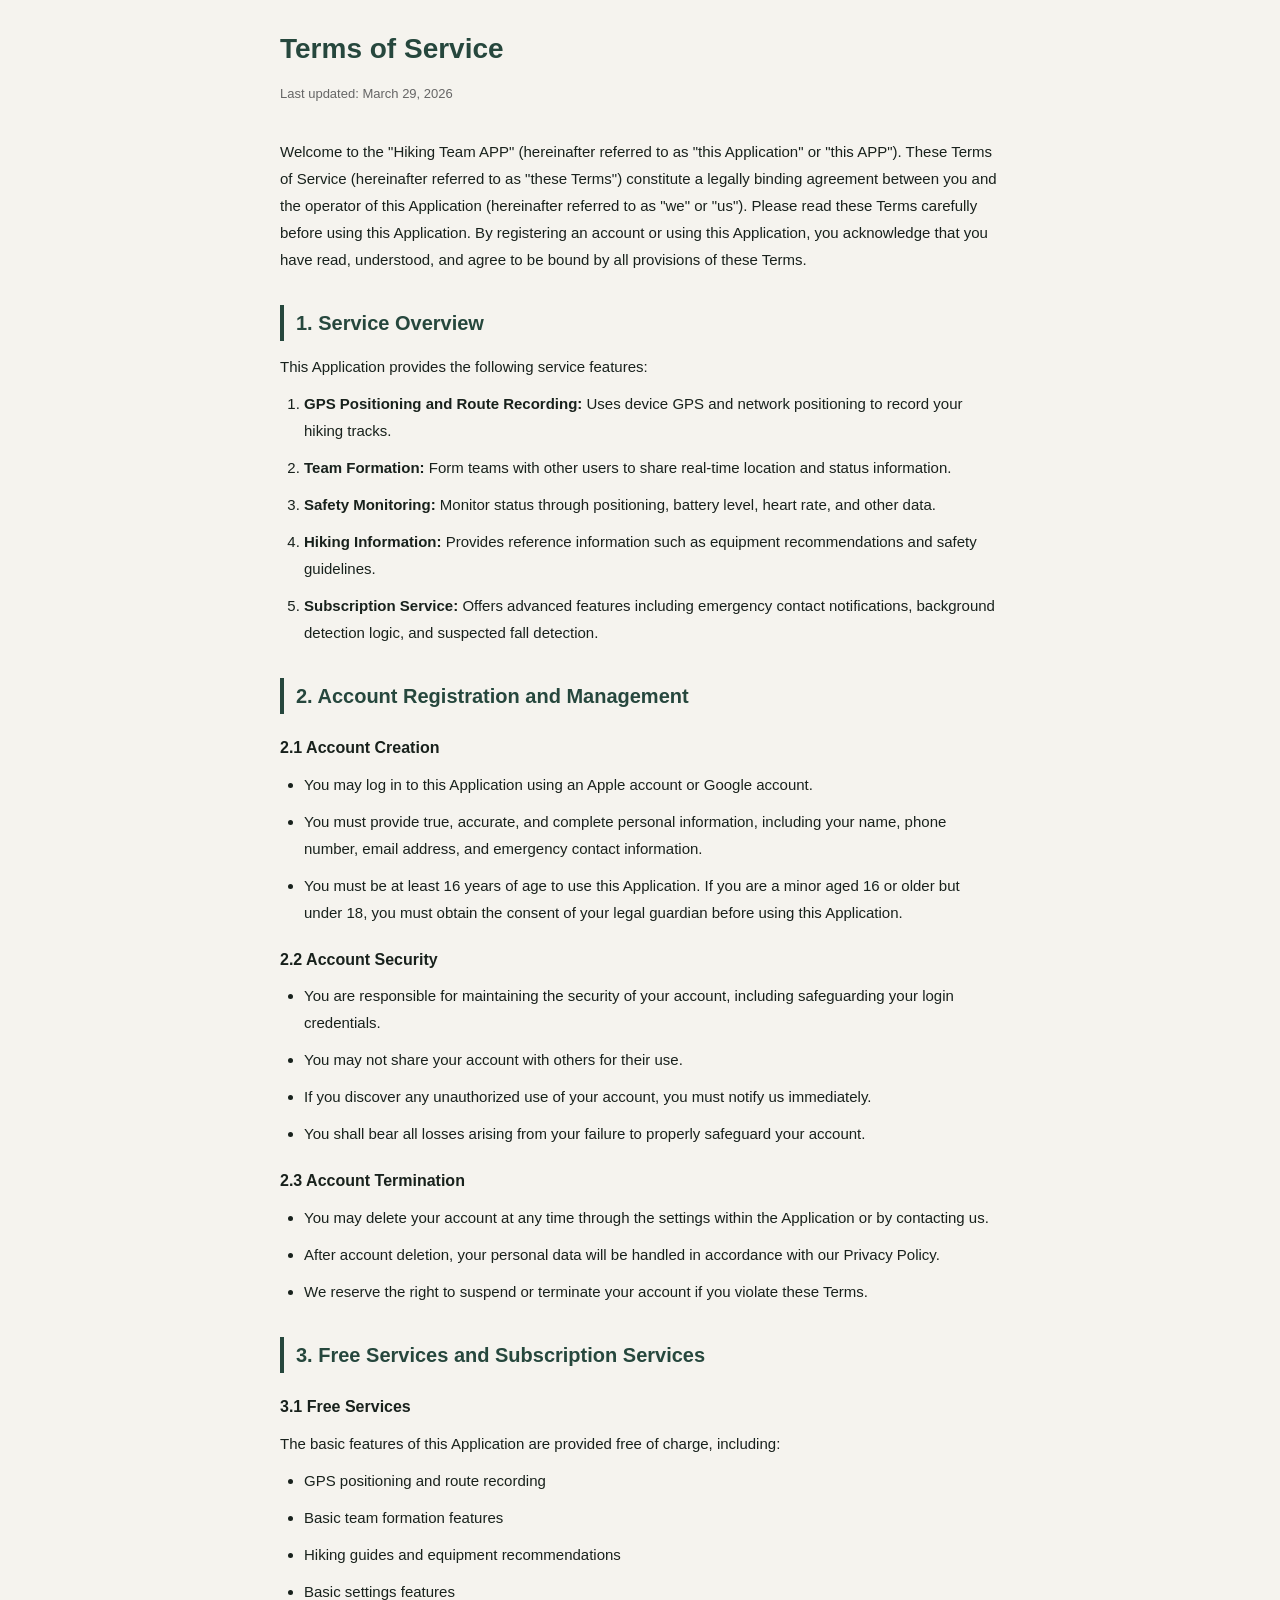
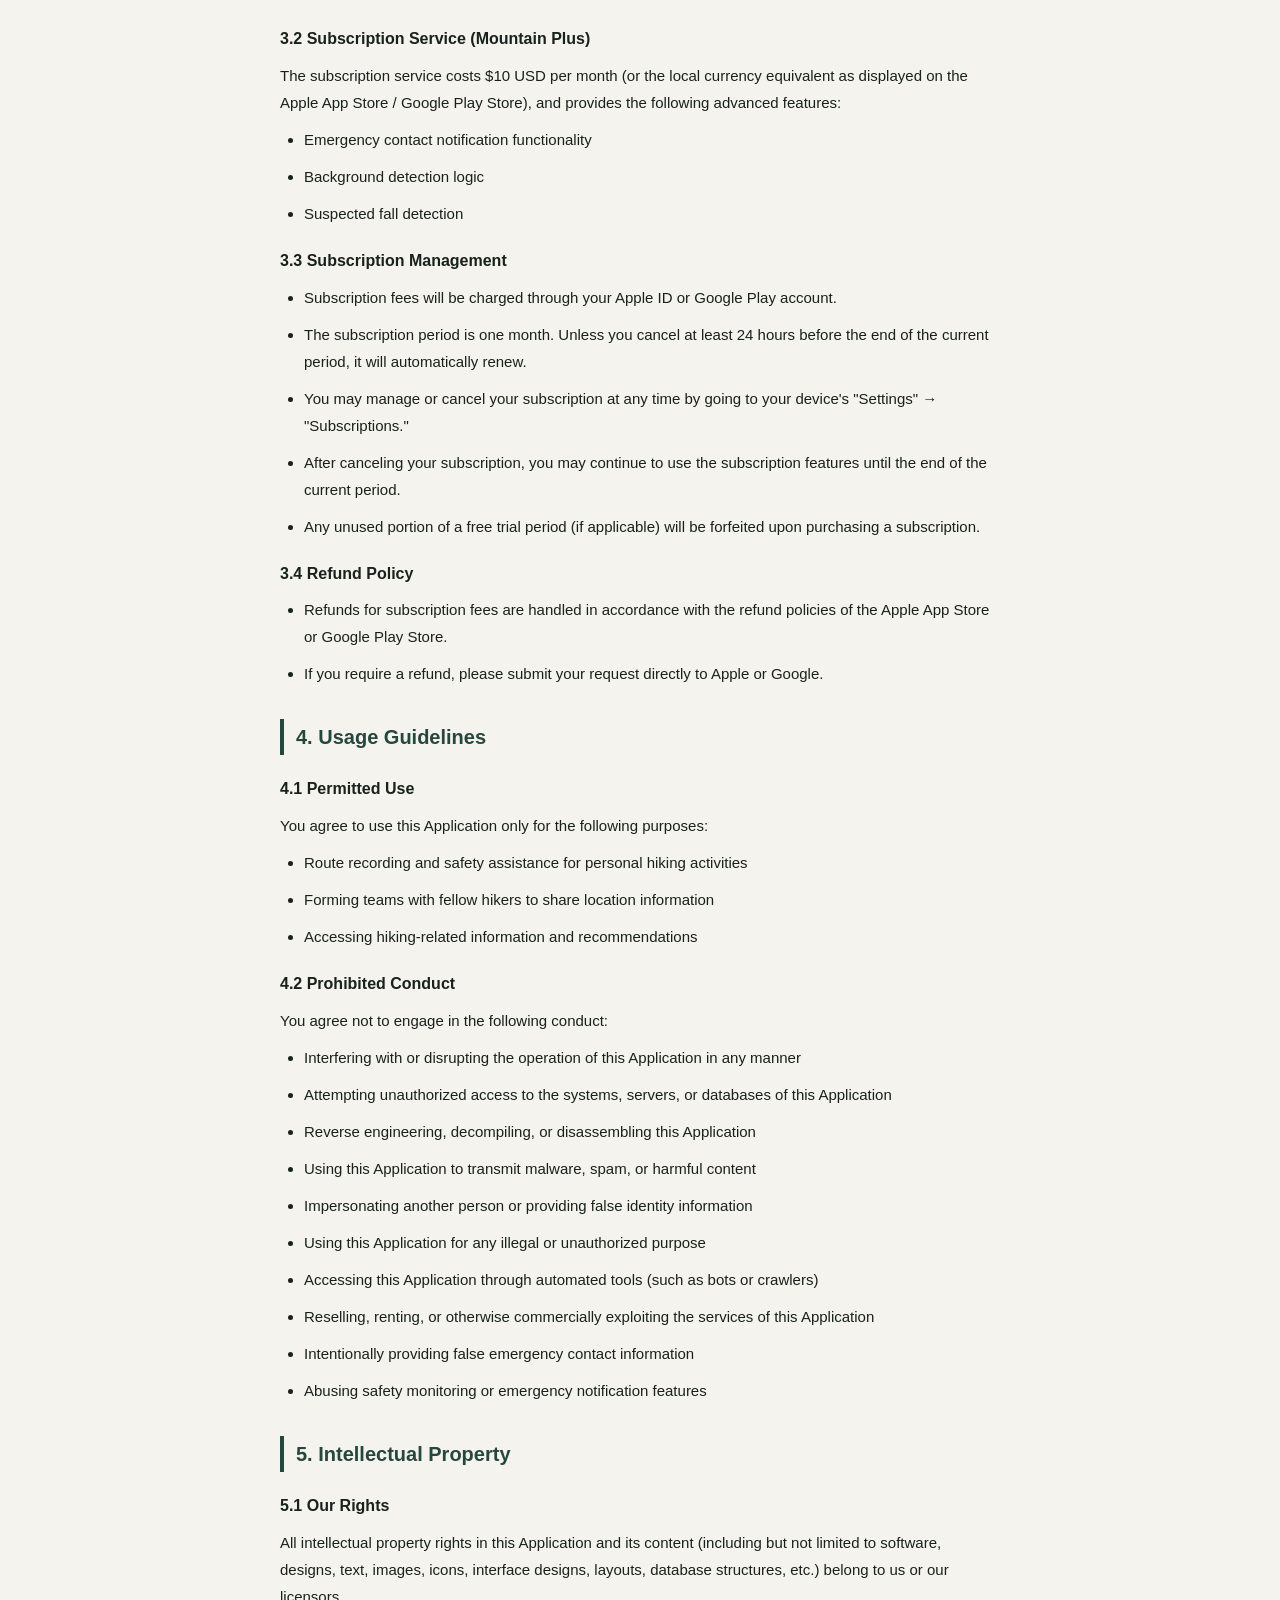
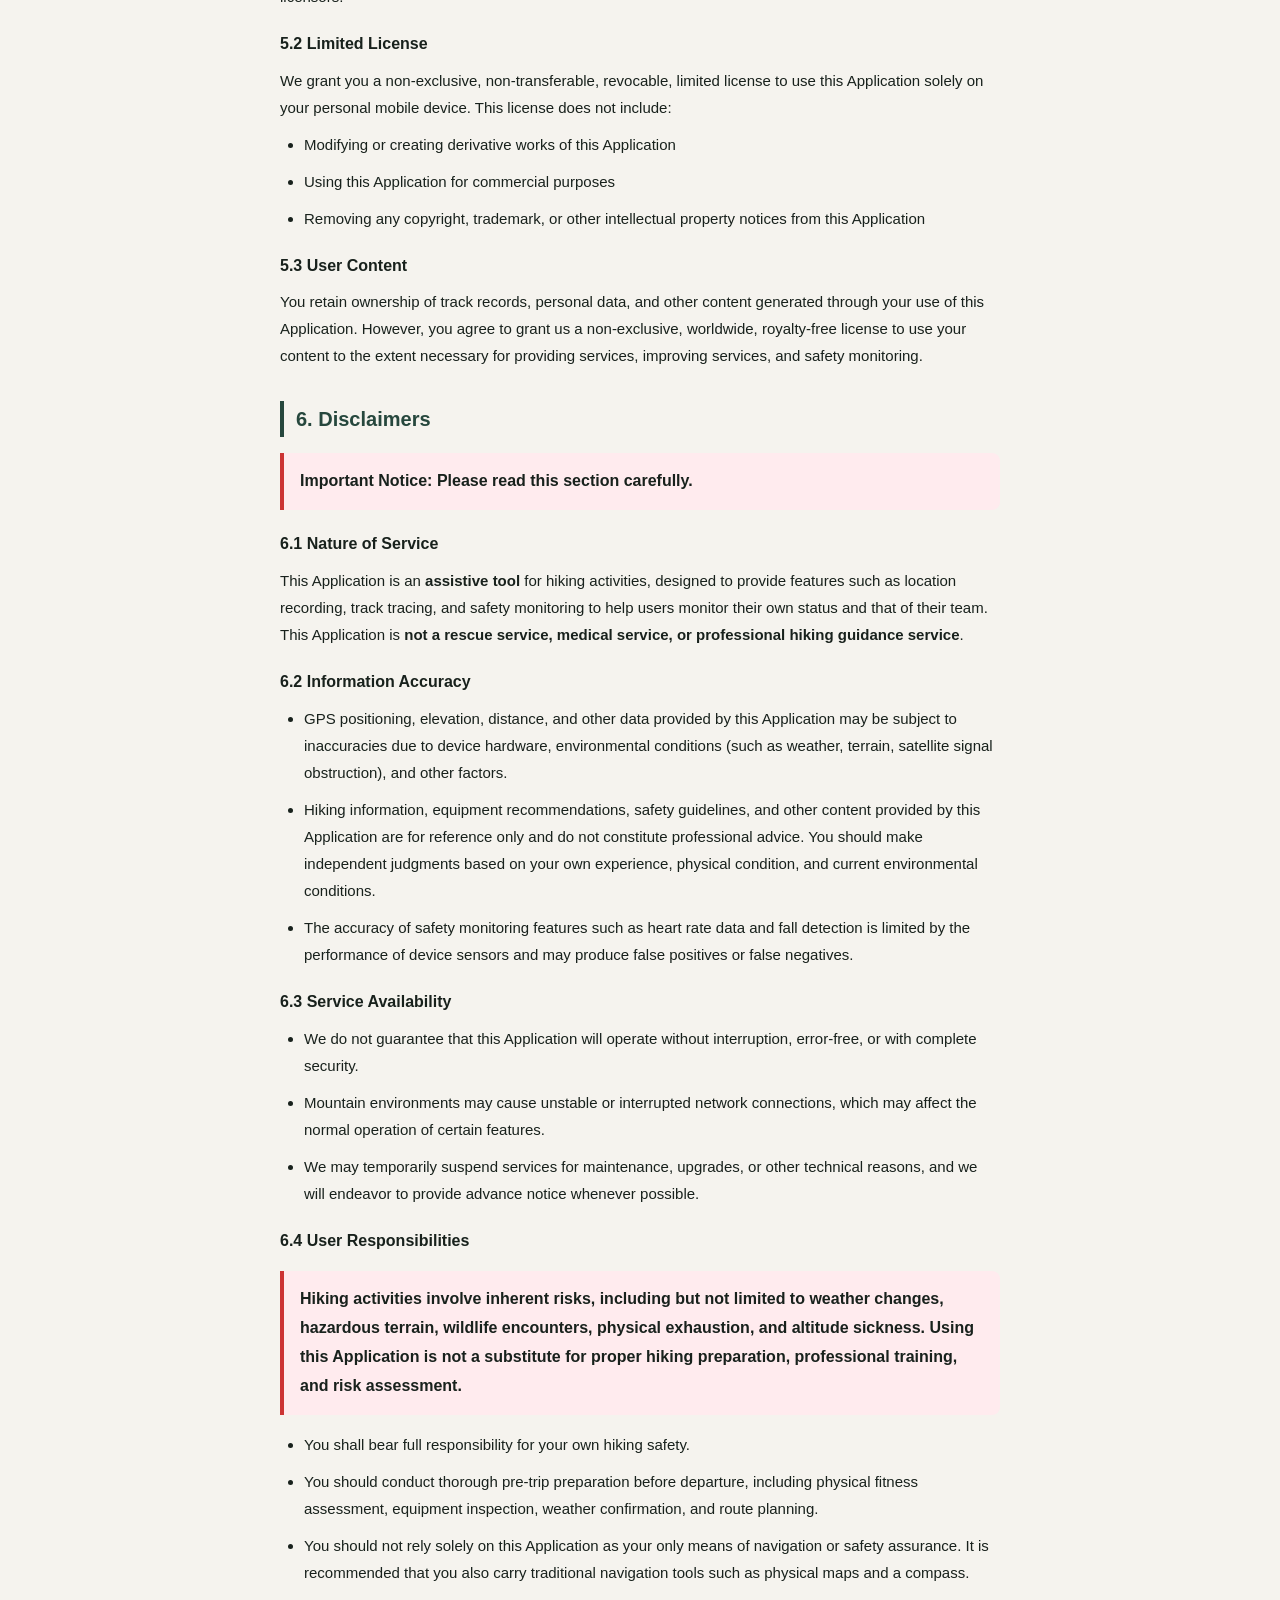
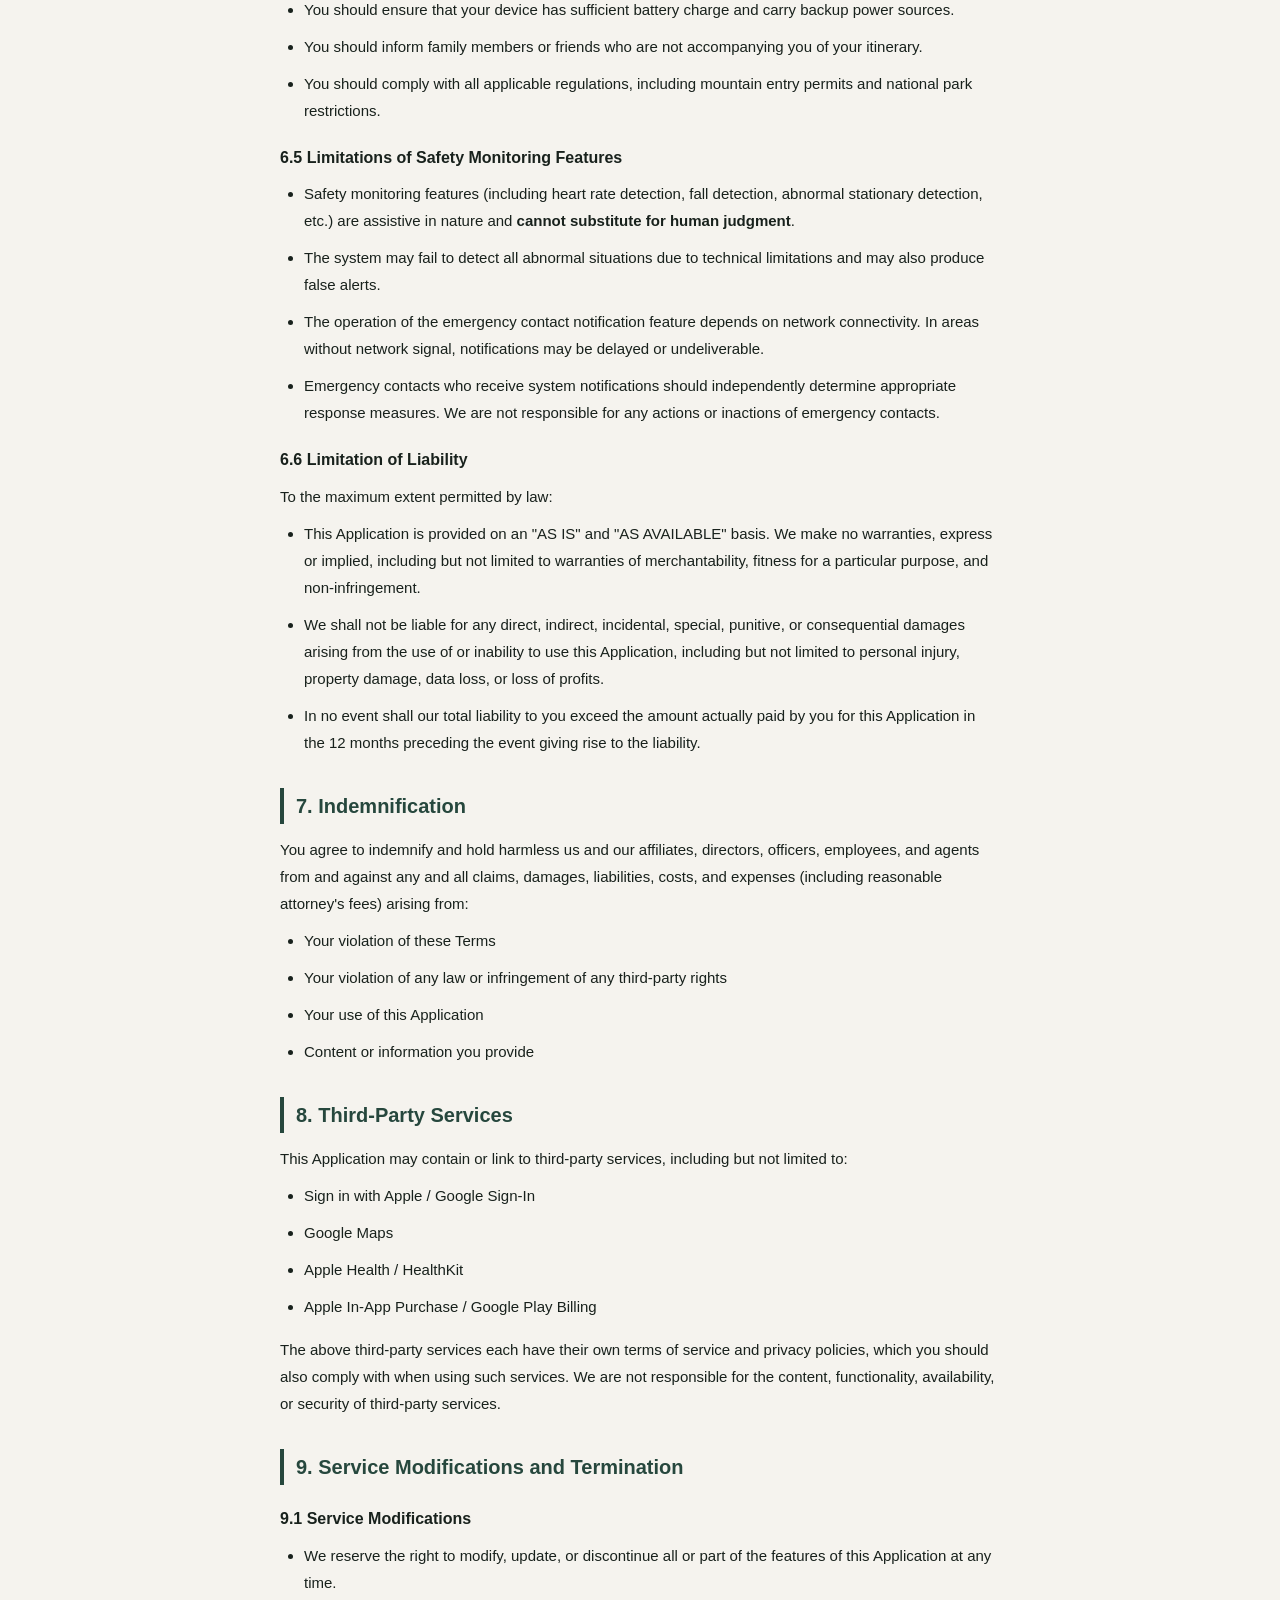
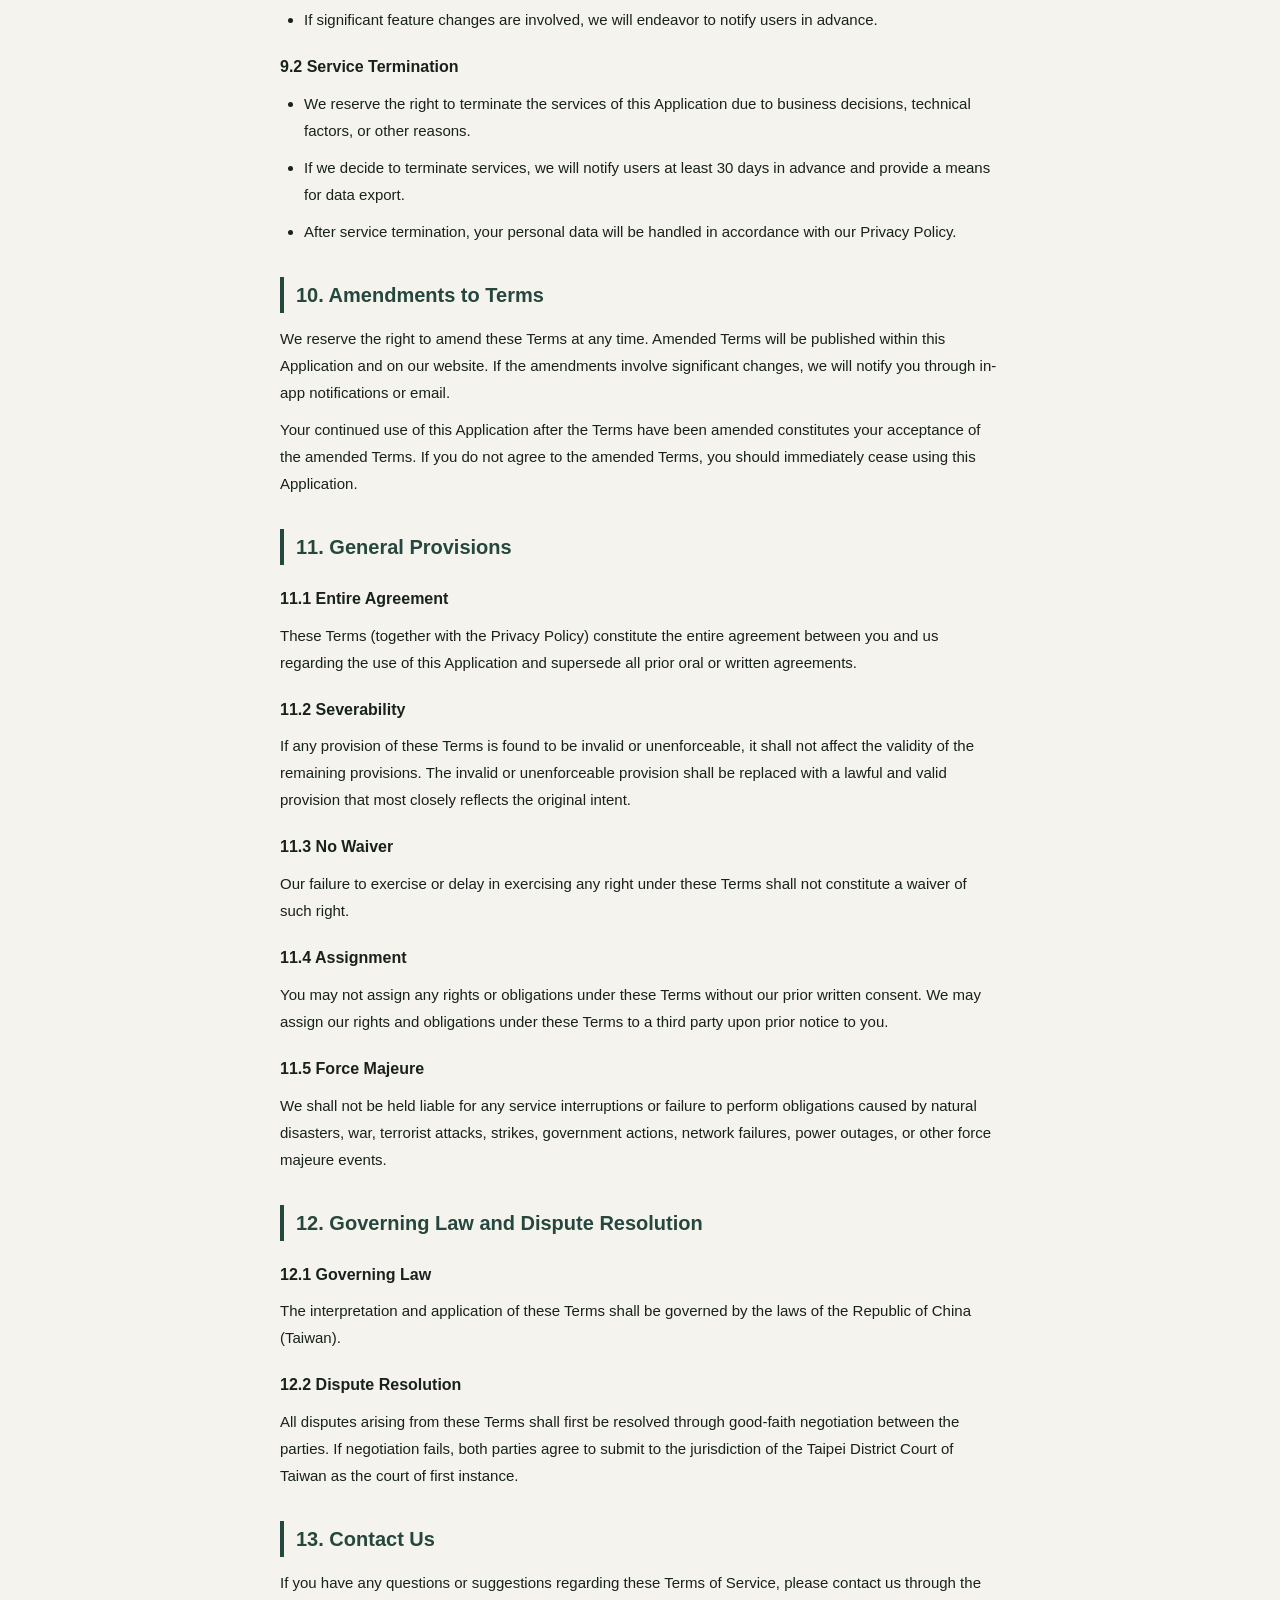
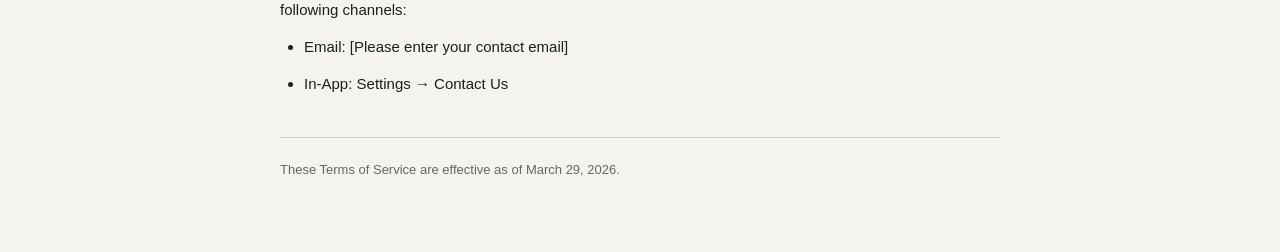
==== commit 2fefbf35: "Revert "Update privacy policy and terms of service for Moon Bug Sudoku" This reverts commit 4db542ef" ====
--- a/terms_of_service.html
+++ b/terms_of_service.html
@@ -1,132 +1,273 @@
 <!DOCTYPE html>
-<html lang="zh-Hant">
+<html lang="en">
 <head>
   <meta charset="UTF-8">
   <meta name="viewport" content="width=device-width, initial-scale=1.0">
-  <title>Moon Bug Sudoku 服務協議</title>
+  <title>Terms of Service — Hiking Team APP</title>
   <style>
-    :root {
-      color-scheme: light;
-      --bg: #f5f7fb;
-      --card: #ffffff;
-      --text: #1e2430;
-      --muted: #5f6978;
-      --border: #d7deea;
-      --accent: #2f62d6;
-    }
-
-    * {
-      box-sizing: border-box;
-    }
-
-    body {
-      margin: 0;
-      font-family: "Segoe UI", "PingFang TC", "Noto Sans TC", sans-serif;
-      background: linear-gradient(180deg, #f8faff 0%, var(--bg) 100%);
-      color: var(--text);
-      line-height: 1.7;
-    }
-
-    .wrap {
-      max-width: 860px;
-      margin: 0 auto;
-      padding: 40px 20px 72px;
-    }
-
-    .hero {
-      margin-bottom: 24px;
-    }
-
-    h1 {
-      margin: 0 0 10px;
-      font-size: 34px;
-      line-height: 1.15;
-    }
-
-    .subtitle {
-      margin: 0;
-      color: var(--muted);
-      font-size: 16px;
-    }
-
-    .card {
-      background: var(--card);
-      border: 1px solid var(--border);
-      border-radius: 22px;
-      padding: 22px 22px 20px;
-      box-shadow: 0 16px 40px rgba(34, 63, 120, 0.08);
-      margin-top: 14px;
-    }
-
-    h2 {
-      margin: 0 0 10px;
-      font-size: 20px;
-      color: var(--accent);
-    }
-
-    p {
-      margin: 0;
-      font-size: 15px;
-    }
-
-    .footer {
-      margin-top: 28px;
-      color: var(--muted);
-      font-size: 14px;
-    }
+    * { margin: 0; padding: 0; box-sizing: border-box; }
+    body { font-family: -apple-system, BlinkMacSystemFont, "Segoe UI", Roboto, "Noto Sans TC", sans-serif; color: #18211C; background: #F5F3EE; line-height: 1.8; padding: 24px 16px 60px; }
+    .container { max-width: 720px; margin: 0 auto; }
+    h1 { font-size: 28px; font-weight: 700; margin-bottom: 8px; color: #26473D; }
+    .updated { font-size: 13px; color: #666; margin-bottom: 32px; }
+    h2 { font-size: 20px; font-weight: 600; margin: 32px 0 12px; color: #26473D; border-left: 4px solid #26473D; padding-left: 12px; }
+    h3 { font-size: 16px; font-weight: 600; margin: 20px 0 8px; }
+    p, li { font-size: 15px; margin-bottom: 10px; }
+    ul, ol { padding-left: 24px; margin-bottom: 16px; }
+    table { width: 100%; border-collapse: collapse; margin: 16px 0; }
+    th, td { border: 1px solid #CAD2CB; padding: 10px 12px; text-align: left; font-size: 14px; }
+    th { background: #26473D; color: #fff; }
+    td { background: #fff; }
+    .highlight { background: #FFF8E1; border-left: 4px solid #8C6A27; padding: 14px 16px; margin: 16px 0; border-radius: 0 8px 8px 0; }
+    .warning { background: #FFEBEE; border-left: 4px solid #CC3333; padding: 14px 16px; margin: 16px 0; border-radius: 0 8px 8px 0; }
+    a { color: #26473D; }
   </style>
 </head>
 <body>
-  <main class="wrap">
-    <section class="hero">
-      <h1>Moon Bug Sudoku 服務協議</h1>
-      <p class="subtitle">生效日期：2026-03-25</p>
-    </section>
-
-    <section class="card">
-      <h2>1. 生效與適用範圍</h2>
-      <p>本服務協議適用於 Moon Bug Sudoku 的遊戲內容、設定功能、未來可能推出的付費支持、廣告內容與相關服務。您安裝、存取或使用本服務，即表示您同意受本協議約束。</p>
-    </section>
-
-    <section class="card">
-      <h2>2. 使用資格與一般義務</h2>
-      <p>您同意依適用法律及平台規則使用本服務，不得利用本服務從事違法、欺騙、干擾、破壞、逆向工程、未經授權存取、散布惡意程式或其他損害服務與第三人權益之行為。</p>
-    </section>
-
-    <section class="card">
-      <h2>3. 付費支持與平台付款規則</h2>
-      <p>若未來提供「請我喝一杯咖啡」、訂閱、一次性購買或其他數位內容，相關交易將依 Apple App Store 與 Google Play 的官方付款政策辦理，不會繞過平台內建付款機制。價格、內容、週期、自動續訂、取消方式與是否可退款，均應以購買當下於平台商店頁面與付款流程中揭露之資訊為準。</p>
-    </section>
-
-    <section class="card">
-      <h2>4. 廣告、推薦內容與商業揭露</h2>
-      <p>本服務未來可能顯示廣告、推薦內容或贊助資訊。若導入廣告，我們將避免誤導式介面、假系統訊息、強迫點擊、不可關閉插頁、與遊戲功能難以區分之商業內容，並依 Apple 與 Google Play 對廣告與使用者體驗的要求調整展示方式。</p>
-    </section>
-
-    <section class="card">
-      <h2>5. 帳號、進度與資料保存</h2>
-      <p>目前本服務以裝置本地設定與遊戲進度為主。若未來加入雲端同步、登入、付費記錄或跨裝置功能，您仍需提供真實、完整且最新的必要資訊，並對自身裝置與帳號安全負責。</p>
-    </section>
-
-    <section class="card">
-      <h2>6. 智慧財產與使用授權</h2>
-      <p>本服務內之軟體、介面、圖像、音效、文字與其他內容，除另有標示外，均受著作權、商標權或其他智慧財產權保護。您僅取得為個人、非商業用途使用本服務的有限、可撤銷、不可轉讓授權。</p>
-    </section>
-
-    <section class="card">
-      <h2>7. 服務調整、暫停與終止</h2>
-      <p>我們得因維護、優化、法規要求、平台政策調整、資安考量或營運需要，隨時修改、限制、暫停或終止本服務之全部或一部。若您違反本協議或平台規範，我們得限制您對本服務之存取。</p>
-    </section>
-
-    <section class="card">
-      <h2>8. 免責與責任限制</h2>
-      <p>在法律允許的最大範圍內，本服務按現況提供。我們會努力維持服務可用性與內容品質，但不保證服務不中斷、無錯誤或完全符合特定目的。因不可歸責於我們之因素、第三方平台問題、裝置相容性、網路環境、或未來廣告與付款供應商之異常所生之損失，將依適用法律與平台規則處理。</p>
-    </section>
-
-    <section class="card">
-      <h2>9. 協議更新與聯絡方式</h2>
-      <p>我們得不時更新本協議。重大調整將透過 App 內頁面、版本更新資訊或商店頁面進行揭露。若您對本協議、付款、廣告或服務內容有疑問，請以商店頁面提供的開發者聯絡方式與我們聯繫。</p>
-    </section>
-  </main>
+<div class="container">
+
+<h1>Terms of Service</h1>
+<p class="updated">Last updated: March 29, 2026</p>
+
+<p>Welcome to the "Hiking Team APP" (hereinafter referred to as "this Application" or "this APP"). These Terms of Service (hereinafter referred to as "these Terms") constitute a legally binding agreement between you and the operator of this Application (hereinafter referred to as "we" or "us"). Please read these Terms carefully before using this Application. By registering an account or using this Application, you acknowledge that you have read, understood, and agree to be bound by all provisions of these Terms.</p>
+
+<h2>1. Service Overview</h2>
+<p>This Application provides the following service features:</p>
+<ol>
+  <li><strong>GPS Positioning and Route Recording:</strong> Uses device GPS and network positioning to record your hiking tracks.</li>
+  <li><strong>Team Formation:</strong> Form teams with other users to share real-time location and status information.</li>
+  <li><strong>Safety Monitoring:</strong> Monitor status through positioning, battery level, heart rate, and other data.</li>
+  <li><strong>Hiking Information:</strong> Provides reference information such as equipment recommendations and safety guidelines.</li>
+  <li><strong>Subscription Service:</strong> Offers advanced features including emergency contact notifications, background detection logic, and suspected fall detection.</li>
+</ol>
+
+<h2>2. Account Registration and Management</h2>
+
+<h3>2.1 Account Creation</h3>
+<ul>
+  <li>You may log in to this Application using an Apple account or Google account.</li>
+  <li>You must provide true, accurate, and complete personal information, including your name, phone number, email address, and emergency contact information.</li>
+  <li>You must be at least 16 years of age to use this Application. If you are a minor aged 16 or older but under 18, you must obtain the consent of your legal guardian before using this Application.</li>
+</ul>
+
+<h3>2.2 Account Security</h3>
+<ul>
+  <li>You are responsible for maintaining the security of your account, including safeguarding your login credentials.</li>
+  <li>You may not share your account with others for their use.</li>
+  <li>If you discover any unauthorized use of your account, you must notify us immediately.</li>
+  <li>You shall bear all losses arising from your failure to properly safeguard your account.</li>
+</ul>
+
+<h3>2.3 Account Termination</h3>
+<ul>
+  <li>You may delete your account at any time through the settings within the Application or by contacting us.</li>
+  <li>After account deletion, your personal data will be handled in accordance with our Privacy Policy.</li>
+  <li>We reserve the right to suspend or terminate your account if you violate these Terms.</li>
+</ul>
+
+<h2>3. Free Services and Subscription Services</h2>
+
+<h3>3.1 Free Services</h3>
+<p>The basic features of this Application are provided free of charge, including:</p>
+<ul>
+  <li>GPS positioning and route recording</li>
+  <li>Basic team formation features</li>
+  <li>Hiking guides and equipment recommendations</li>
+  <li>Basic settings features</li>
+</ul>
+
+<h3>3.2 Subscription Service (Mountain Plus)</h3>
+<p>The subscription service costs $10 USD per month (or the local currency equivalent as displayed on the Apple App Store / Google Play Store), and provides the following advanced features:</p>
+<ul>
+  <li>Emergency contact notification functionality</li>
+  <li>Background detection logic</li>
+  <li>Suspected fall detection</li>
+</ul>
+
+<h3>3.3 Subscription Management</h3>
+<ul>
+  <li>Subscription fees will be charged through your Apple ID or Google Play account.</li>
+  <li>The subscription period is one month. Unless you cancel at least 24 hours before the end of the current period, it will automatically renew.</li>
+  <li>You may manage or cancel your subscription at any time by going to your device's "Settings" → "Subscriptions."</li>
+  <li>After canceling your subscription, you may continue to use the subscription features until the end of the current period.</li>
+  <li>Any unused portion of a free trial period (if applicable) will be forfeited upon purchasing a subscription.</li>
+</ul>
+
+<h3>3.4 Refund Policy</h3>
+<ul>
+  <li>Refunds for subscription fees are handled in accordance with the refund policies of the Apple App Store or Google Play Store.</li>
+  <li>If you require a refund, please submit your request directly to Apple or Google.</li>
+</ul>
+
+<h2>4. Usage Guidelines</h2>
+
+<h3>4.1 Permitted Use</h3>
+<p>You agree to use this Application only for the following purposes:</p>
+<ul>
+  <li>Route recording and safety assistance for personal hiking activities</li>
+  <li>Forming teams with fellow hikers to share location information</li>
+  <li>Accessing hiking-related information and recommendations</li>
+</ul>
+
+<h3>4.2 Prohibited Conduct</h3>
+<p>You agree not to engage in the following conduct:</p>
+<ul>
+  <li>Interfering with or disrupting the operation of this Application in any manner</li>
+  <li>Attempting unauthorized access to the systems, servers, or databases of this Application</li>
+  <li>Reverse engineering, decompiling, or disassembling this Application</li>
+  <li>Using this Application to transmit malware, spam, or harmful content</li>
+  <li>Impersonating another person or providing false identity information</li>
+  <li>Using this Application for any illegal or unauthorized purpose</li>
+  <li>Accessing this Application through automated tools (such as bots or crawlers)</li>
+  <li>Reselling, renting, or otherwise commercially exploiting the services of this Application</li>
+  <li>Intentionally providing false emergency contact information</li>
+  <li>Abusing safety monitoring or emergency notification features</li>
+</ul>
+
+<h2>5. Intellectual Property</h2>
+
+<h3>5.1 Our Rights</h3>
+<p>All intellectual property rights in this Application and its content (including but not limited to software, designs, text, images, icons, interface designs, layouts, database structures, etc.) belong to us or our licensors.</p>
+
+<h3>5.2 Limited License</h3>
+<p>We grant you a non-exclusive, non-transferable, revocable, limited license to use this Application solely on your personal mobile device. This license does not include:</p>
+<ul>
+  <li>Modifying or creating derivative works of this Application</li>
+  <li>Using this Application for commercial purposes</li>
+  <li>Removing any copyright, trademark, or other intellectual property notices from this Application</li>
+</ul>
+
+<h3>5.3 User Content</h3>
+<p>You retain ownership of track records, personal data, and other content generated through your use of this Application. However, you agree to grant us a non-exclusive, worldwide, royalty-free license to use your content to the extent necessary for providing services, improving services, and safety monitoring.</p>
+
+<h2>6. Disclaimers</h2>
+
+<div class="warning">
+  <strong>Important Notice: Please read this section carefully.</strong>
+</div>
+
+<h3>6.1 Nature of Service</h3>
+<p>This Application is an <strong>assistive tool</strong> for hiking activities, designed to provide features such as location recording, track tracing, and safety monitoring to help users monitor their own status and that of their team. This Application is <strong>not a rescue service, medical service, or professional hiking guidance service</strong>.</p>
+
+<h3>6.2 Information Accuracy</h3>
+<ul>
+  <li>GPS positioning, elevation, distance, and other data provided by this Application may be subject to inaccuracies due to device hardware, environmental conditions (such as weather, terrain, satellite signal obstruction), and other factors.</li>
+  <li>Hiking information, equipment recommendations, safety guidelines, and other content provided by this Application are for reference only and do not constitute professional advice. You should make independent judgments based on your own experience, physical condition, and current environmental conditions.</li>
+  <li>The accuracy of safety monitoring features such as heart rate data and fall detection is limited by the performance of device sensors and may produce false positives or false negatives.</li>
+</ul>
+
+<h3>6.3 Service Availability</h3>
+<ul>
+  <li>We do not guarantee that this Application will operate without interruption, error-free, or with complete security.</li>
+  <li>Mountain environments may cause unstable or interrupted network connections, which may affect the normal operation of certain features.</li>
+  <li>We may temporarily suspend services for maintenance, upgrades, or other technical reasons, and we will endeavor to provide advance notice whenever possible.</li>
+</ul>
+
+<h3>6.4 User Responsibilities</h3>
+
+<div class="warning">
+  <strong>Hiking activities involve inherent risks, including but not limited to weather changes, hazardous terrain, wildlife encounters, physical exhaustion, and altitude sickness. Using this Application is not a substitute for proper hiking preparation, professional training, and risk assessment.</strong>
+</div>
+
+<ul>
+  <li>You shall bear full responsibility for your own hiking safety.</li>
+  <li>You should conduct thorough pre-trip preparation before departure, including physical fitness assessment, equipment inspection, weather confirmation, and route planning.</li>
+  <li>You should not rely solely on this Application as your only means of navigation or safety assurance. It is recommended that you also carry traditional navigation tools such as physical maps and a compass.</li>
+  <li>You should ensure that your device has sufficient battery charge and carry backup power sources.</li>
+  <li>You should inform family members or friends who are not accompanying you of your itinerary.</li>
+  <li>You should comply with all applicable regulations, including mountain entry permits and national park restrictions.</li>
+</ul>
+
+<h3>6.5 Limitations of Safety Monitoring Features</h3>
+<ul>
+  <li>Safety monitoring features (including heart rate detection, fall detection, abnormal stationary detection, etc.) are assistive in nature and <strong>cannot substitute for human judgment</strong>.</li>
+  <li>The system may fail to detect all abnormal situations due to technical limitations and may also produce false alerts.</li>
+  <li>The operation of the emergency contact notification feature depends on network connectivity. In areas without network signal, notifications may be delayed or undeliverable.</li>
+  <li>Emergency contacts who receive system notifications should independently determine appropriate response measures. We are not responsible for any actions or inactions of emergency contacts.</li>
+</ul>
+
+<h3>6.6 Limitation of Liability</h3>
+<p>To the maximum extent permitted by law:</p>
+<ul>
+  <li>This Application is provided on an "AS IS" and "AS AVAILABLE" basis. We make no warranties, express or implied, including but not limited to warranties of merchantability, fitness for a particular purpose, and non-infringement.</li>
+  <li>We shall not be liable for any direct, indirect, incidental, special, punitive, or consequential damages arising from the use of or inability to use this Application, including but not limited to personal injury, property damage, data loss, or loss of profits.</li>
+  <li>In no event shall our total liability to you exceed the amount actually paid by you for this Application in the 12 months preceding the event giving rise to the liability.</li>
+</ul>
+
+<h2>7. Indemnification</h2>
+<p>You agree to indemnify and hold harmless us and our affiliates, directors, officers, employees, and agents from and against any and all claims, damages, liabilities, costs, and expenses (including reasonable attorney's fees) arising from:</p>
+<ul>
+  <li>Your violation of these Terms</li>
+  <li>Your violation of any law or infringement of any third-party rights</li>
+  <li>Your use of this Application</li>
+  <li>Content or information you provide</li>
+</ul>
+
+<h2>8. Third-Party Services</h2>
+<p>This Application may contain or link to third-party services, including but not limited to:</p>
+<ul>
+  <li>Sign in with Apple / Google Sign-In</li>
+  <li>Google Maps</li>
+  <li>Apple Health / HealthKit</li>
+  <li>Apple In-App Purchase / Google Play Billing</li>
+</ul>
+<p>The above third-party services each have their own terms of service and privacy policies, which you should also comply with when using such services. We are not responsible for the content, functionality, availability, or security of third-party services.</p>
+
+<h2>9. Service Modifications and Termination</h2>
+
+<h3>9.1 Service Modifications</h3>
+<ul>
+  <li>We reserve the right to modify, update, or discontinue all or part of the features of this Application at any time.</li>
+  <li>If significant feature changes are involved, we will endeavor to notify users in advance.</li>
+</ul>
+
+<h3>9.2 Service Termination</h3>
+<ul>
+  <li>We reserve the right to terminate the services of this Application due to business decisions, technical factors, or other reasons.</li>
+  <li>If we decide to terminate services, we will notify users at least 30 days in advance and provide a means for data export.</li>
+  <li>After service termination, your personal data will be handled in accordance with our Privacy Policy.</li>
+</ul>
+
+<h2>10. Amendments to Terms</h2>
+<p>We reserve the right to amend these Terms at any time. Amended Terms will be published within this Application and on our website. If the amendments involve significant changes, we will notify you through in-app notifications or email.</p>
+<p>Your continued use of this Application after the Terms have been amended constitutes your acceptance of the amended Terms. If you do not agree to the amended Terms, you should immediately cease using this Application.</p>
+
+<h2>11. General Provisions</h2>
+
+<h3>11.1 Entire Agreement</h3>
+<p>These Terms (together with the Privacy Policy) constitute the entire agreement between you and us regarding the use of this Application and supersede all prior oral or written agreements.</p>
+
+<h3>11.2 Severability</h3>
+<p>If any provision of these Terms is found to be invalid or unenforceable, it shall not affect the validity of the remaining provisions. The invalid or unenforceable provision shall be replaced with a lawful and valid provision that most closely reflects the original intent.</p>
+
+<h3>11.3 No Waiver</h3>
+<p>Our failure to exercise or delay in exercising any right under these Terms shall not constitute a waiver of such right.</p>
+
+<h3>11.4 Assignment</h3>
+<p>You may not assign any rights or obligations under these Terms without our prior written consent. We may assign our rights and obligations under these Terms to a third party upon prior notice to you.</p>
+
+<h3>11.5 Force Majeure</h3>
+<p>We shall not be held liable for any service interruptions or failure to perform obligations caused by natural disasters, war, terrorist attacks, strikes, government actions, network failures, power outages, or other force majeure events.</p>
+
+<h2>12. Governing Law and Dispute Resolution</h2>
+
+<h3>12.1 Governing Law</h3>
+<p>The interpretation and application of these Terms shall be governed by the laws of the Republic of China (Taiwan).</p>
+
+<h3>12.2 Dispute Resolution</h3>
+<p>All disputes arising from these Terms shall first be resolved through good-faith negotiation between the parties. If negotiation fails, both parties agree to submit to the jurisdiction of the Taipei District Court of Taiwan as the court of first instance.</p>
+
+<h2>13. Contact Us</h2>
+<p>If you have any questions or suggestions regarding these Terms of Service, please contact us through the following channels:</p>
+<ul>
+  <li>Email: [Please enter your contact email]</li>
+  <li>In-App: Settings → Contact Us</li>
+</ul>
+
+<p style="margin-top: 40px; padding-top: 20px; border-top: 1px solid #CAD2CB; font-size: 13px; color: #666;">
+  These Terms of Service are effective as of March 29, 2026.
+</p>
+
+</div>
 </body>
 </html>
